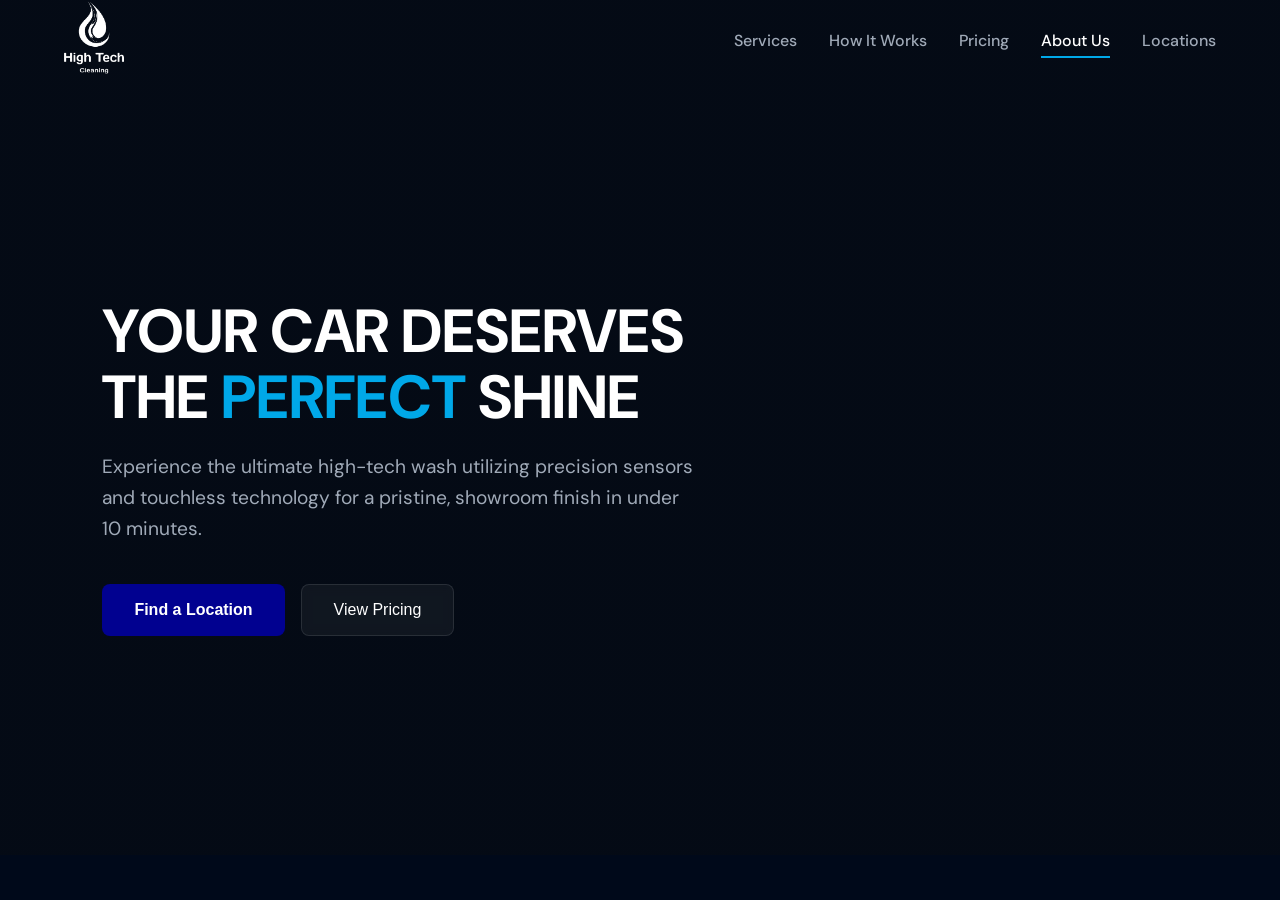
==== about.html @ 0ae9b3ca "feat:add about us section" ====
<!DOCTYPE html>
<html lang="en">
<head>
    <meta charset="UTF-8">
    <meta name="viewport" content="width=device-width, initial-scale=1.0">
    <link rel="preconnect" href="https://fonts.googleapis.com">
    <link rel="preconnect" href="https://fonts.gstatic.com" crossorigin>
    <link href="https://fonts.googleapis.com/css2?family=DM+Sans:ital,opsz,wght@0,9..40,100..1000;1,9..40,100..1000&display=swap" rel="stylesheet">
    <link href="assets/css/about.css" rel="stylesheet">
    <link href="assets/images/Gemini_Generated_Image_s2hjprs2hjprs2hj-removebg-preview.png" rel="icon">    
    <title>High Tech Cleaning</title>
</head>
<body>
    <div class="hero-container">

        <nav class="navbar">
            <div class="logo"><img src="assets/images/logo.png" width="60px"></div>
            <ul class="nav-links">
                <li><a href="index.html">Services</a></li>
                <li><a href="#">How It Works</a></li>
                <li><a href="#">Pricing</a></li>
                <li><a href="about.html" class="active">About Us</a></li>                
                <li><a href="#">Locations</a></li>
            </ul>
           
        </nav>

        <main class="hero-content">
            <div class="text-section">
                <h1 class="hero-title">Your car deserves the <span class="highlight">perfect</span> shine</h1>
                <p>Experience the ultimate high-tech wash utilizing precision sensors and touchless technology for a pristine, showroom finish in under 10 minutes.</p>
                
                <div class="cta-group">
                    <button class="btn-primary">Find a Location </button>
                    <button class="btn-secondary">View Pricing </button>
                </div>
            </div>
        </main>
    </div>
</body>
</html>
---- assets/css/about.css ----
:root {
    --bg-dark: #00091a;
    --accent-blue: #00a8e8;
    --text-gray: #a0aab8;
    --card-bg: rgba(16, 24, 39, 0.8);
}

* {
    margin: 0;
    padding: 0;
    box-sizing: border-box;
}

body {
    font-family: "DM Sans";
    background-color: var(--bg-dark);
    color: white;
    overflow-x: hidden;
}

.hero-container {
    height: 95vh;
    width: 100%;
    background: linear-gradient(rgba(6, 11, 19, 0.7), rgba(6, 11, 19, 0.7)), 
                url('https://static.vecteezy.com/system/resources/previews/060/508/470/large_2x/a-car-being-washed-in-an-automated-car-wash-with-soap-and-water-spraying-everywhere-photo.jpeg') center/cover no-repeat;
    display: flex;
    flex-direction: column;
}

.navbar {
    display: flex;
    background-color: transparent;
    justify-content: space-between;
    align-items: center;
    padding: 2rem 5%;
    max-height: 80px;
}

.logo {
    font-weight: 700;
    letter-spacing: 2px;
    color: var(--accent-blue);
    font-size: 1.2rem;
}

.nav-links {
    display: flex;
    list-style: none;
    gap: 2rem;
}

.nav-links a {
    text-decoration: none;
    color: var(--text-gray);
    font-size: 1.0rem;
    font-weight: 500;
    transition: 0.3s;
}

.nav-links a.active, .nav-links a:hover {
    color: white;
    border-bottom: 2px solid var(--accent-blue);
    padding-bottom: 5px;
}

.btn-join {
    background: var(--accent-blue);
    border: none;
    padding: 0.6rem 1.5rem;
    border-radius: 20px;
    color: white;
    font-weight: 600;
    cursor: pointer;
}

.hero-content {
    flex: 1;
    display: flex;
    flex-direction: column;
    justify-content: center;
    padding: 0 8%;
    position: relative;
}

.text-section {
    max-width: 600px;
}

.hero-title{
    font-size: 3.8rem;
    line-height: 1.1;
    margin-bottom: 20px;
    text-transform: uppercase;
}

.header-title{
    font-size: 2.8rem;
    width: 500px;
    line-height: 1.2;
    text-transform: uppercase;
    color: #ffffff;
}

.highlight {
    color: var(--accent-blue);
}

p {
    color: var(--text-gray);
    line-height: 1.6;
    font-size: 1.2rem;
    margin-bottom: 2.5rem;
}

.cta-group {
    display: flex;
    gap: 1rem;
}

.btn-primary {
    background: rgb(1, 1, 144);
    color: white;
    border: none;
    padding: 1rem 2rem;
    border-radius: 8px;
    font-size: 1.0rem;
    font-weight: 700;
    cursor: pointer;
    display: flex;
    align-items: center;
    gap: 10px;
}

.btn-secondary {
    background: rgba(255,255,255,0.05);
    color: white;
    border: 1px solid rgba(255,255,255,0.1);
    padding: 1rem 2rem;
    border-radius: 8px;
    font-size: 1.0rem;
    cursor: pointer;
    backdrop-filter: blur(5px);
}

.stats-container {
    position: absolute;
    bottom: 50px;
    right: 8%;
    display: flex;
    gap: 20px;
}

.stat-card {
    background: var(--card-bg);
    padding: 20px;
    border-radius: 12px;
    width: 200px;
    display: flex;
    gap: 15px;
    border: 1px solid rgba(255,255,255,0.1);
    backdrop-filter: blur(10px);
}

.stat-info {
    display: flex;
    flex-direction: column;
}

.label { font-size: 0.75rem; font-weight: 600; margin-bottom: 4px; }
.value { font-size: 1.4rem; font-weight: 700; }
.subtext { font-size: 0.7rem; color: var(--text-gray); }

.border-green { border-bottom: 2px solid #4ade80; }
.green-text { color: #4ade80; }
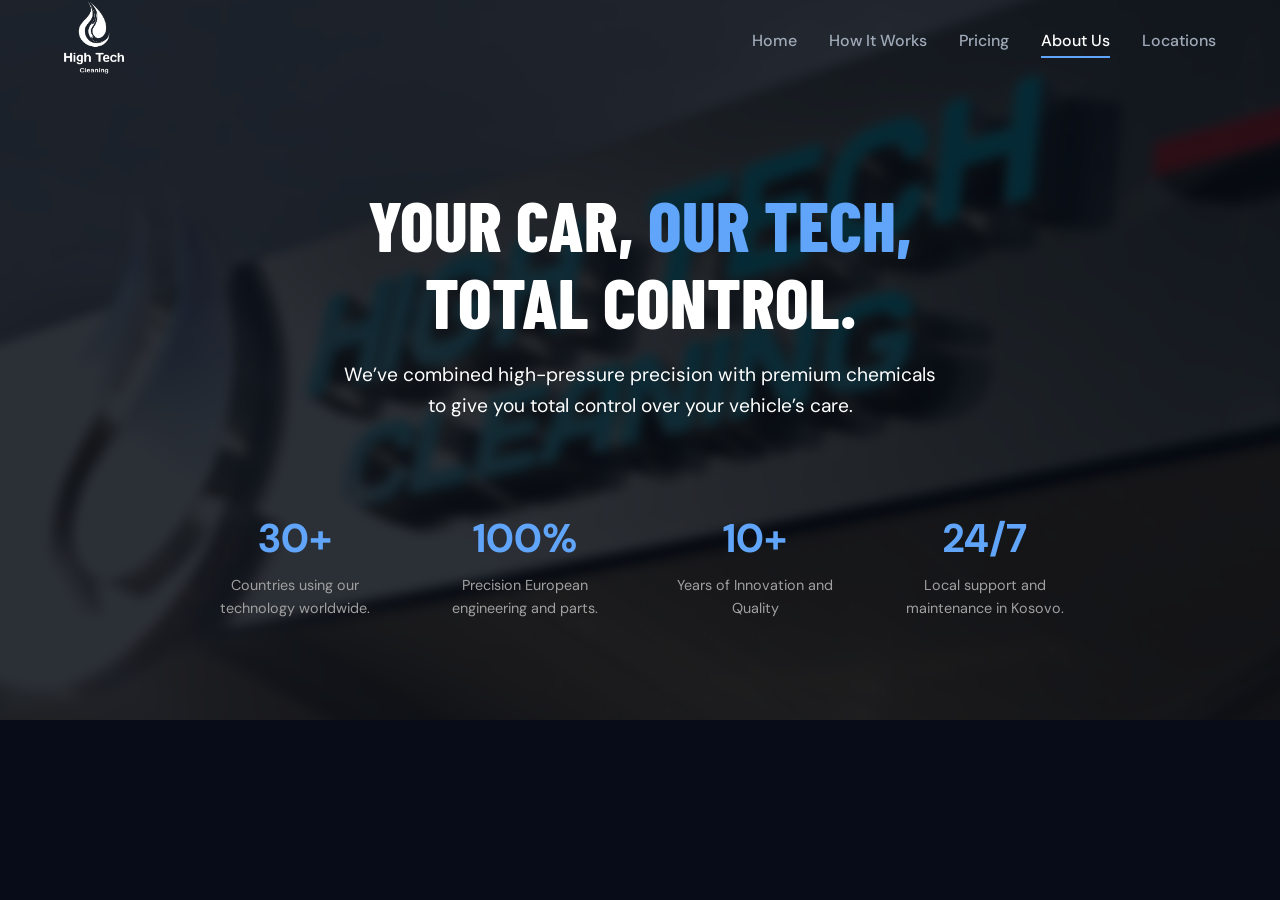
==== commit 9161031a: "style: Style Abouts Us Section Redesigned the About Us Section by changing the hero section image, t" ====
--- a/about.html
+++ b/about.html
@@ -6,6 +6,9 @@
     <link rel="preconnect" href="https://fonts.googleapis.com">
     <link rel="preconnect" href="https://fonts.gstatic.com" crossorigin>
     <link href="https://fonts.googleapis.com/css2?family=DM+Sans:ital,opsz,wght@0,9..40,100..1000;1,9..40,100..1000&display=swap" rel="stylesheet">
+     <link rel="preconnect" href="https://fonts.googleapis.com">
+    <link rel="preconnect" href="https://fonts.gstatic.com" crossorigin>
+    <link href="https://fonts.googleapis.com/css2?family=Barlow+Condensed:ital,wght@0,100;0,200;0,300;0,400;0,500;0,600;0,700;0,800;0,900;1,100;1,200;1,300;1,400;1,500;1,600;1,700;1,800;1,900&display=swap" rel="stylesheet">
     <link href="assets/css/about.css" rel="stylesheet">
     <link href="assets/images/Gemini_Generated_Image_s2hjprs2hjprs2hj-removebg-preview.png" rel="icon">    
     <title>High Tech Cleaning</title>
@@ -16,7 +19,7 @@
         <nav class="navbar">
             <div class="logo"><img src="assets/images/logo.png" width="60px"></div>
             <ul class="nav-links">
-                <li><a href="index.html">Services</a></li>
+                <li><a href="index.html">Home</a></li>
                 <li><a href="#">How It Works</a></li>
                 <li><a href="#">Pricing</a></li>
                 <li><a href="about.html" class="active">About Us</a></li>                
@@ -27,12 +30,25 @@
 
         <main class="hero-content">
             <div class="text-section">
-                <h1 class="hero-title">Your car deserves the <span class="highlight">perfect</span> shine</h1>
-                <p>Experience the ultimate high-tech wash utilizing precision sensors and touchless technology for a pristine, showroom finish in under 10 minutes.</p>
-                
-                <div class="cta-group">
-                    <button class="btn-primary">Find a Location </button>
-                    <button class="btn-secondary">View Pricing </button>
+                <h1 class="hero-title">Your Car,<span class="highlight"> Our Tech,</span> Total Control.</h1>
+                <p>We’ve combined high-pressure precision with premium chemicals to give you total control over your vehicle’s care.</p>
+            </div>  
+            <div class="stats-grid">
+                <div class="stat-card">
+                    <h3>30+</h3>
+                    <p>Countries using our technology worldwide.</p>
+                </div>
+                <div class="stat-card">
+                    <h3>100%</h3>
+                    <p>Precision European engineering and parts.</p>
+                </div>
+                <div class="stat-card">
+                    <h3>10+</h3>
+                    <p>Years of Innovation and Quality</p>
+                </div>
+                <div class="stat-card">
+                    <h3>24/7 </h3>
+                    <p>Local support and maintenance in Kosovo.</p>
                 </div>
             </div>
         </main>
--- a/assets/css/about.css
+++ b/assets/css/about.css
@@ -1,8 +1,12 @@
-
 :root {
-    --bg-dark: #00091a;
-    --accent-blue: #00a8e8;
+    --body-bg: #070C18;
+    --highlight:#60A5FA;
+    --button-bg:#2563EB;
+    --button-hover: #1E2D4A;
+    --text-gray : #ccced1;
     --text-gray: #a0aab8;
+    --header-font: "Barlow Condensed", sans-serif;
+    --body-font: "DM Sans";
     --card-bg: rgba(16, 24, 39, 0.8);
 }
 
@@ -14,18 +18,32 @@
 
 body {
     font-family: "DM Sans";
-    background-color: var(--bg-dark);
+    background-color: var(--body-bg);
     color: white;
     overflow-x: hidden;
 }
 
 .hero-container {
-    height: 95vh;
-    width: 100%;
-    background: linear-gradient(rgba(6, 11, 19, 0.7), rgba(6, 11, 19, 0.7)), 
-                url('https://static.vecteezy.com/system/resources/previews/060/508/470/large_2x/a-car-being-washed-in-an-automated-car-wash-with-soap-and-water-spraying-everywhere-photo.jpeg') center/cover no-repeat;
-    display: flex;
-    flex-direction: column;
+  height: 80vh;
+  width: 100%;
+  position: relative;
+  overflow: hidden;  
+  display: flex;
+  flex-direction: column;
+}
+
+.hero-container::before {
+  content: "";
+  position: absolute;
+  top: 0; 
+  left: 0;
+  width: 100%; 
+  height: 100%;
+  background: linear-gradient(rgba(6, 11, 19, 0.85), rgba(6, 11, 19, 0.85)),
+              url('../images/Screenshot 2026-05-08 121826.png') center/cover no-repeat;
+  filter: blur(5px);
+  transform: scale(1.1); 
+  z-index: -1; 
 }
 
 .navbar {
@@ -40,7 +58,7 @@
 .logo {
     font-weight: 700;
     letter-spacing: 2px;
-    color: var(--accent-blue);
+    color: var(--highlight);
     font-size: 1.2rem;
 }
 
@@ -60,25 +78,17 @@
 
 .nav-links a.active, .nav-links a:hover {
     color: white;
-    border-bottom: 2px solid var(--accent-blue);
+    border-bottom: 2px solid var(--highlight);
     padding-bottom: 5px;
-}
-
-.btn-join {
-    background: var(--accent-blue);
-    border: none;
-    padding: 0.6rem 1.5rem;
-    border-radius: 20px;
-    color: white;
-    font-weight: 600;
-    cursor: pointer;
 }
 
 .hero-content {
     flex: 1;
     display: flex;
     flex-direction: column;
-    justify-content: center;
+    justify-content: end;
+    align-items: center;
+    text-align: center;
     padding: 0 8%;
     position: relative;
 }
@@ -88,88 +98,73 @@
 }
 
 .hero-title{
-    font-size: 3.8rem;
+    font-size: 70px;
     line-height: 1.1;
     margin-bottom: 20px;
+    font-family: var(--header-font) ;
+    font-weight: 800;
     text-transform: uppercase;
 }
 
 .header-title{
-    font-size: 2.8rem;
+    font-size: 3.8rem;
     width: 500px;
     line-height: 1.2;
+    font-family: var(--header-font);
     text-transform: uppercase;
     color: #ffffff;
 }
 
 .highlight {
-    color: var(--accent-blue);
+    color: var(--highlight);
 }
 
 p {
-    color: var(--text-gray);
+    color: white;
     line-height: 1.6;
     font-size: 1.2rem;
     margin-bottom: 2.5rem;
 }
 
-.cta-group {
+.stats-grid {
+    width: 900px;
     display: flex;
-    gap: 1rem;
-}
-
-.btn-primary {
-    background: rgb(1, 1, 144);
-    color: white;
-    border: none;
-    padding: 1rem 2rem;
-    border-radius: 8px;
-    font-size: 1.0rem;
-    font-weight: 700;
-    cursor: pointer;
-    display: flex;
-    align-items: center;
-    gap: 10px;
-}
-
-.btn-secondary {
-    background: rgba(255,255,255,0.05);
-    color: white;
-    border: 1px solid rgba(255,255,255,0.1);
-    padding: 1rem 2rem;
-    border-radius: 8px;
-    font-size: 1.0rem;
-    cursor: pointer;
-    backdrop-filter: blur(5px);
-}
-
-.stats-container {
-    position: absolute;
-    bottom: 50px;
-    right: 8%;
-    display: flex;
+    justify-content: center;
+    align-items: flex-start;
     gap: 20px;
+    margin-top: 30px;
+    margin-bottom: 40px;
+    flex-wrap: wrap; 
 }
 
 .stat-card {
-    background: var(--card-bg);
-    padding: 20px;
-    border-radius: 12px;
-    width: 200px;
+    cursor:pointer;
     display: flex;
-    gap: 15px;
-    border: 1px solid rgba(255,255,255,0.1);
-    backdrop-filter: blur(10px);
+    justify-content: center;
+    align-items: center;
+    flex-direction: column;
+    flex: 1;
+    width: 300px;
+    text-align: center;
+    border-radius: 15px;
+    padding: 20px 20px;
+    transition: transform 0.3s ease;
 }
 
-.stat-info {
-    display: flex;
-    flex-direction: column;
+.stat-card:hover {
+  transform: translateY(-5px);
+  border-color: var(--highlight); 
 }
 
-.label { font-size: 0.75rem; font-weight: 600; margin-bottom: 4px; }
-.value { font-size: 1.4rem; font-weight: 700; }
-.subtext { font-size: 0.7rem; color: var(--text-gray); }
+.stat-card h3 {
+  font-size: 2.5rem;
+  color: var(--highlight);
+  margin-bottom: 10px;
+}
 
-.border-green { border-bottom: 2px solid #4ade80; }
-.green-text { color: #4ade80; }+.stat-card p {
+  color: #a0a0a0;
+  font-size: 0.9rem;
+}
+
+
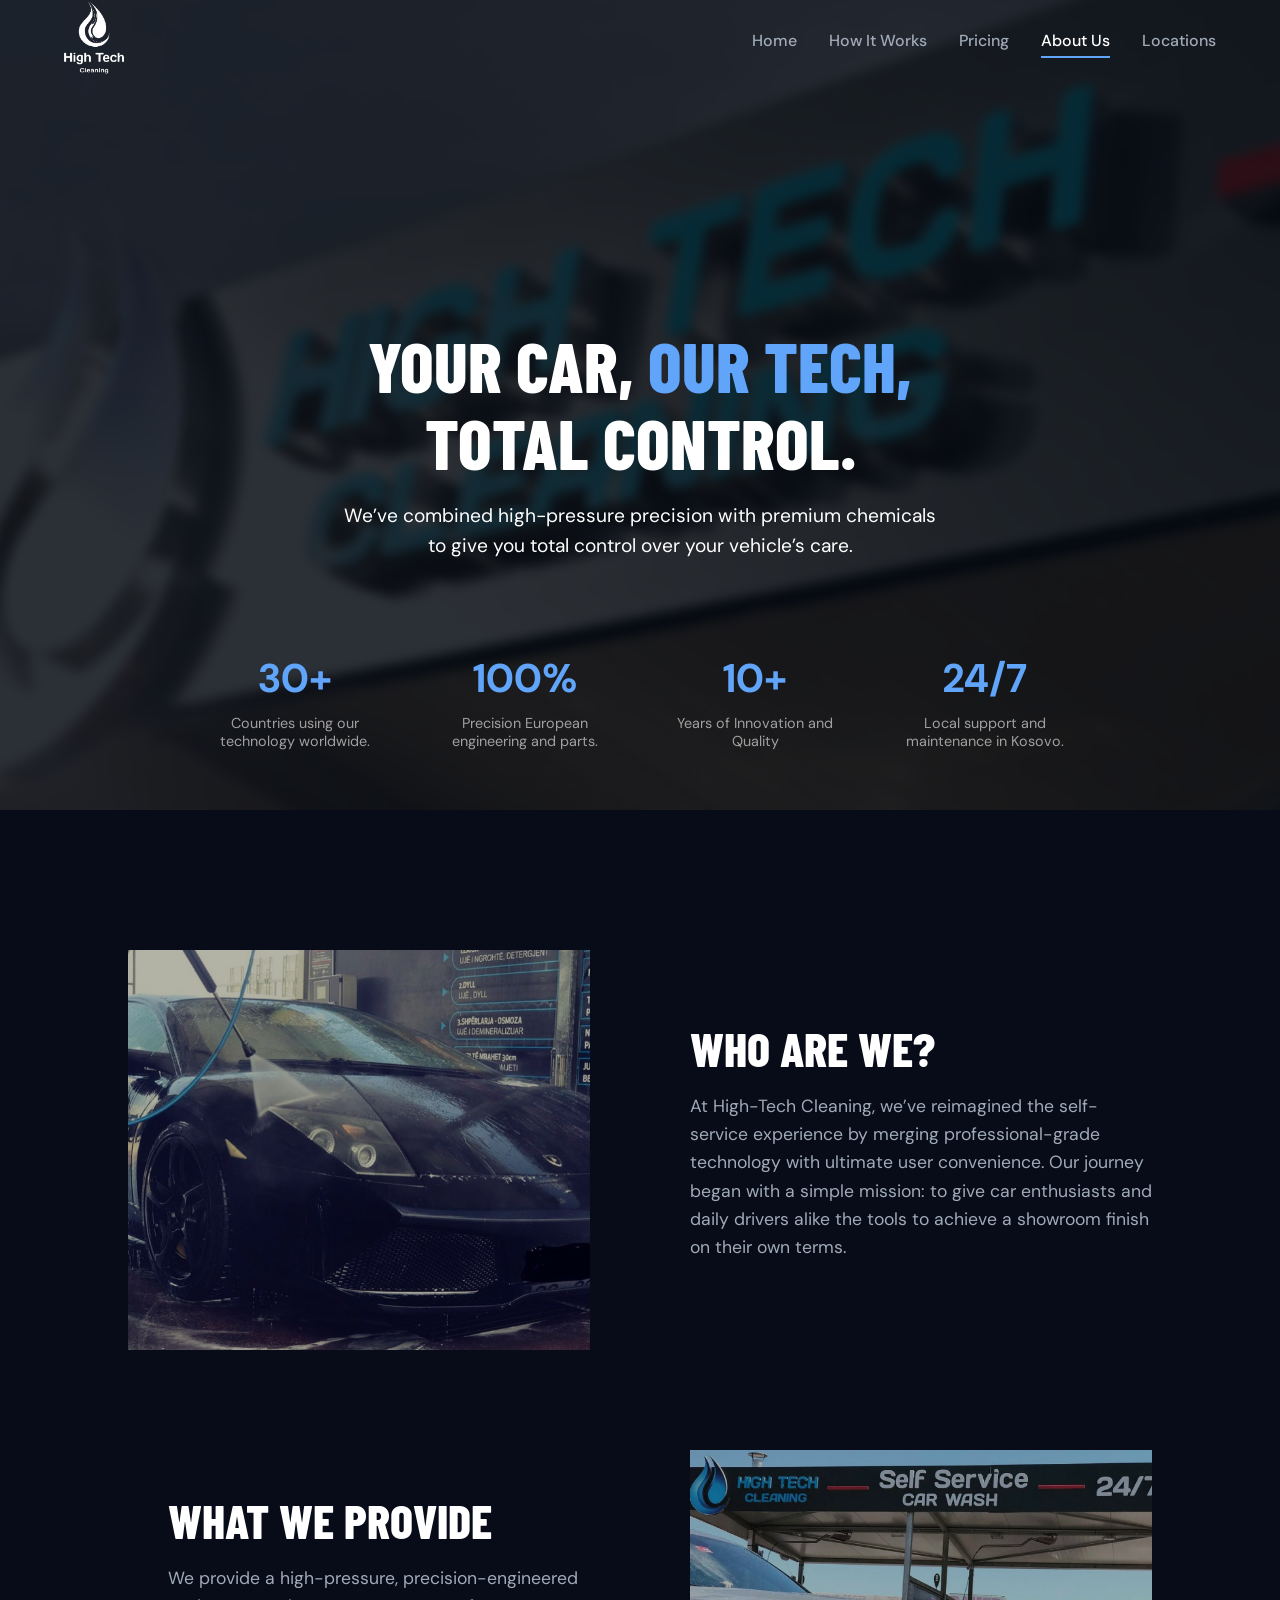
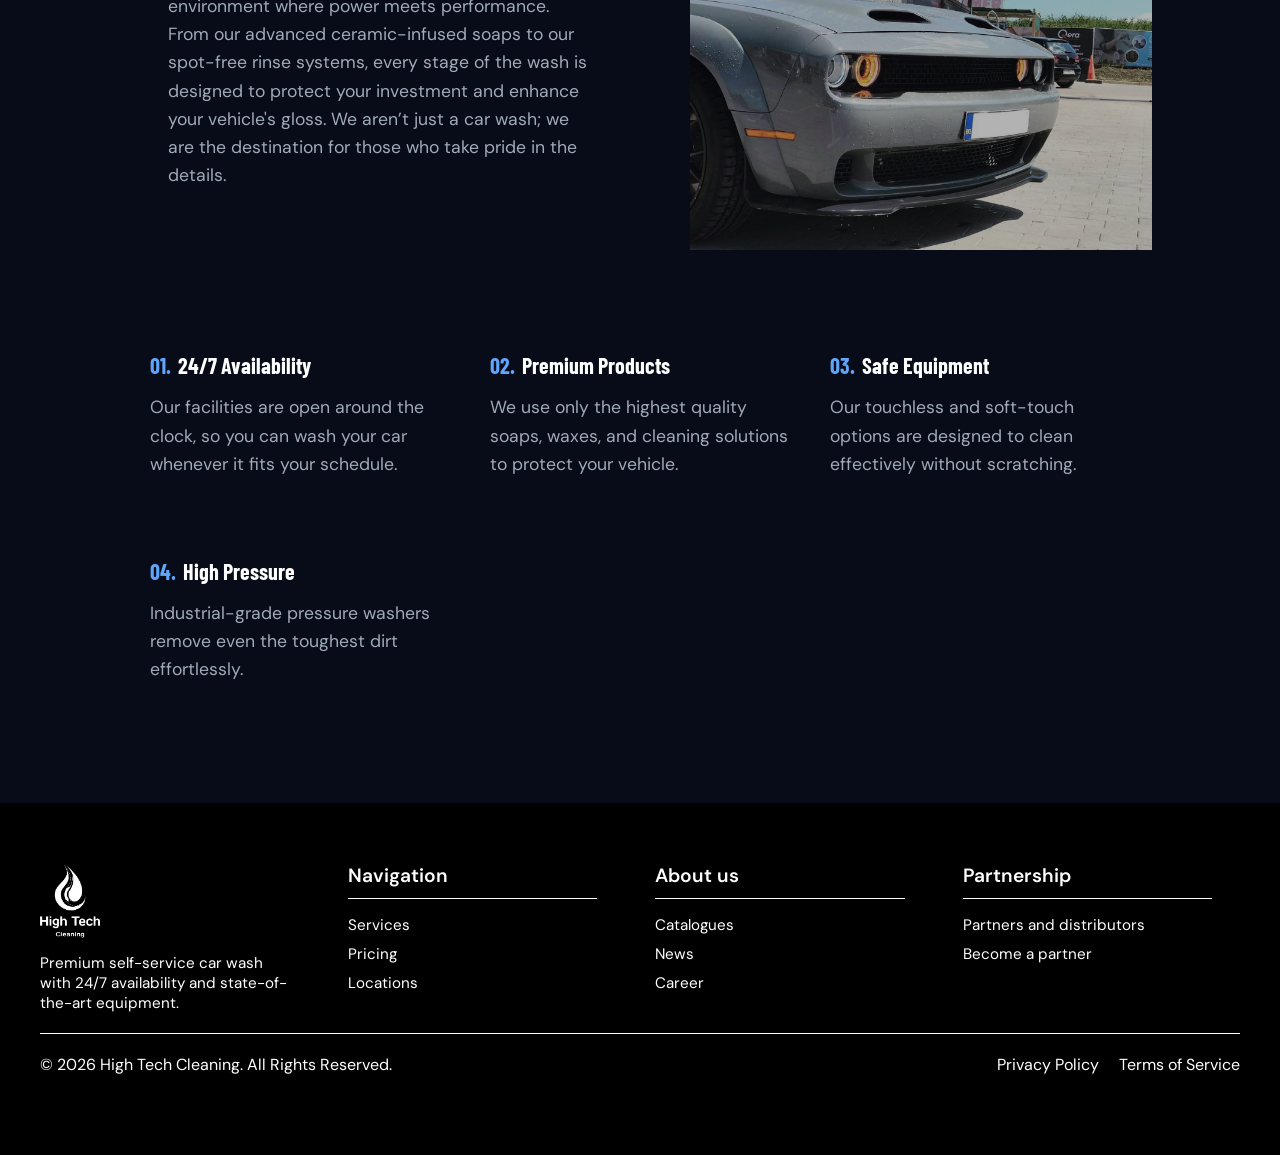
==== commit 3e292686: "feat: add info section to about us page Added info sections talking about the company and the servic" ====
--- a/about.html
+++ b/about.html
@@ -31,7 +31,7 @@
         <main class="hero-content">
             <div class="text-section">
                 <h1 class="hero-title">Your Car,<span class="highlight"> Our Tech,</span> Total Control.</h1>
-                <p>We’ve combined high-pressure precision with premium chemicals to give you total control over your vehicle’s care.</p>
+                <p class="hero-p">We’ve combined high-pressure precision with premium chemicals to give you total control over your vehicle’s care.</p>
             </div>  
             <div class="stats-grid">
                 <div class="stat-card">
@@ -53,5 +53,95 @@
             </div>
         </main>
     </div>
+    <section class="about-section">
+    <div class="info-container">
+        <div class="about-grid">
+            
+            <div class="image-wrapper">
+                <img src="assets/images/1.png" alt="Person washing a luxury car with foam">
+            </div>
+
+            <div class="text-content">
+                <h2 class="info-title">WHO ARE WE?</h2>
+                <p class="info-description">
+                At High-Tech Cleaning, we’ve reimagined the self-service experience by merging professional-grade technology with ultimate user convenience. Our journey began with a simple mission: to give car enthusiasts and daily drivers alike the tools to achieve a showroom finish on their own terms. 
+                </p>
+            </div>
+
+            <div class="text-content" style="margin-left: 40px;">
+                <h2 class="info-title">WHAT WE PROVIDE</h2>
+                <p class="info-description">
+                We provide a high-pressure, precision-engineered environment where power meets performance. From our advanced ceramic-infused soaps to our spot-free rinse systems, every stage of the wash is designed to protect your investment and enhance your vehicle's gloss. We aren’t just a car wash; we are the destination for those who take pride in the details.
+                </p>
+            </div>
+
+            <div class="image-wrapper">
+                <img src="assets/images/image.png" alt="Person washing a luxury car with foam">
+            </div>
+
+        </div>
+    </div>
+        <div class="bottom-row">
+            <div class="test">
+                <h3 class="step-title"><span>01.</span> 24/7 Availability</h3>
+                <p class="step-p">Our facilities are open around the clock, so you can wash your car whenever it fits your schedule.</p>
+            </div>
+            <div class="test">
+                <h3 class="step-title"><span>02.</span> Premium Products</h3>
+                <p class="step-p">We use only the highest quality soaps, waxes, and cleaning solutions to protect your vehicle.</p>
+            </div>
+            <div class="test">
+                <h3 class="step-title"><span>03.</span> Safe Equipment</h3>
+                <p class="step-p">Our touchless and soft-touch options are designed to clean effectively without scratching.</p>
+            </div>
+            <div class="test">
+                <h3 class="step-title"><span>04.</span> High Pressure</h3>
+                <p class="step-p">Industrial-grade pressure washers remove even the toughest dirt effortlessly.</p>
+            </div>
+        </div>
+</section>
+<footer class="site-footer">
+  <div class="footer-container">
+
+    <div class="footer-column">
+      <img src="assets/images/logo.png">
+      <p>Premium self-service car wash with 24/7 availability and state-of-the-art equipment.</p>
+      
+    </div>
+
+    <div class="footer-column">
+      <h3>Navigation</h3>
+      <ul>
+        <li><a href="#">Services</a></li>
+        <li><a href="#">Pricing</a></li>
+        <li><a href="#">Locations</a></li>
+      </ul>
+    </div>
+
+    <div class="footer-column">
+      <h3>About us</h3>
+      <ul>
+        <li><a href="#">Catalogues</a></li>
+        <li><a href="#">News</a></li>
+        <li><a href="#">Career</a></li>
+      </ul>
+    </div>
+
+    <div class="footer-column">
+      <h3>Partnership</h3>
+      <ul>
+        <li><a href="#">Partners and distributors</a></li>
+        <li><a href="#">Become a partner</a></li>
+      </ul>
+    </div>
+  </div>
+   <div class="copy">
+        <h4 class="copy-text" style="font-weight: 400; font-size: 16px">&copy 2026 High Tech Cleaning. All Rights Reserved.</h4>
+        <div style="display: flex; gap: 20px;" class="policy">
+            <a>Privacy Policy</a>
+            <a>Terms of Service</a>
+        </div>
+    </div>
+</footer>       
 </body>
 </html>
--- a/assets/css/about.css
+++ b/assets/css/about.css
@@ -24,26 +24,26 @@
 }
 
 .hero-container {
-  height: 80vh;
-  width: 100%;
-  position: relative;
-  overflow: hidden;  
-  display: flex;
-  flex-direction: column;
+    height: 90vh;
+    width: 100%;
+    position: relative;
+    overflow: hidden;  
+    display: flex;
+    flex-direction: column;
 }
 
 .hero-container::before {
-  content: "";
-  position: absolute;
-  top: 0; 
-  left: 0;
-  width: 100%; 
-  height: 100%;
-  background: linear-gradient(rgba(6, 11, 19, 0.85), rgba(6, 11, 19, 0.85)),
-              url('../images/Screenshot 2026-05-08 121826.png') center/cover no-repeat;
-  filter: blur(5px);
-  transform: scale(1.1); 
-  z-index: -1; 
+    content: "";
+    position: absolute;
+    top: 0; 
+    left: 0;
+    width: 100%; 
+    height: 100%;
+    background: linear-gradient(rgba(6, 11, 19, 0.85), rgba(6, 11, 19, 0.85)),
+                url('../images/Screenshot 2026-05-08 121826.png') center/cover no-repeat;
+    filter: blur(5px);
+    transform: scale(1.1); 
+    z-index: -1; 
 }
 
 .navbar {
@@ -119,7 +119,7 @@
     color: var(--highlight);
 }
 
-p {
+.hero-p {
     color: white;
     line-height: 1.6;
     font-size: 1.2rem;
@@ -152,19 +152,162 @@
 }
 
 .stat-card:hover {
-  transform: translateY(-5px);
-  border-color: var(--highlight); 
+    transform: translateY(-5px);
+    border-color: var(--highlight); 
 }
 
 .stat-card h3 {
-  font-size: 2.5rem;
-  color: var(--highlight);
-  margin-bottom: 10px;
+    font-size: 2.5rem;
+    color: var(--highlight);
+    margin-bottom: 10px;
 }
 
 .stat-card p {
-  color: #a0a0a0;
-  font-size: 0.9rem;
-}
-
-
+    color: #a0a0a0;
+    font-size: 0.9rem;
+}
+.about-section {
+    padding: 80px 10%;
+}
+
+.info-container {
+    max-width: 1300px;
+    margin: 60px auto;
+}
+
+.about-grid {
+    display: grid;
+    grid-template-columns: 1fr 1fr; 
+    gap: 100px;
+    align-items: center;
+    margin-bottom: 10%;
+}
+
+.image-wrapper img {
+    height: 400px;
+    width: 100%;
+    display: block;
+    object-fit: cover;
+    filter: brightness(70%);
+}
+
+.text-content { 
+    max-width: 500px;
+}
+
+.info-title {
+    font-size: 3.0rem;
+    font-weight: 800;
+    text-transform: uppercase;
+    margin-bottom: 15px;
+    letter-spacing: 1.1;
+    color: white;
+    font-family: var(--header-font);
+}
+
+.info-description {
+    font-size: 1.1rem;
+    line-height: 1.6;
+    color: var(--text-gray);
+    margin-bottom: 20px;
+}
+
+.bottom-row {
+    display: grid;
+    grid-template-columns: repeat(auto-fit, minmax(150px, 300px));
+    gap: 40px;
+    justify-content: center;
+}
+
+.step-title {
+    font-family: var(--header-font);
+    font-size: 22px;
+    margin-bottom: 15px;
+}
+
+.step-title span {
+    font-family: var(--header-font);
+    font-size: 22px;
+    padding-right: 3px;
+    color: var(--highlight);
+}
+
+.step-p {
+    color: var(--text-gray);
+    line-height: 1.6;
+    font-size: 1.1rem;
+    margin-bottom: 2.5rem;
+}
+
+.site-footer {
+    background-color: #000000; 
+    padding: 60px 20px;
+    font-family: "DM Sans";
+    color: #ffffff;
+}
+
+.footer-container {
+    max-width: 1200px;
+    margin: 0 auto;
+    display: flex;
+    flex-wrap: wrap;
+    justify-content: space-between;
+    gap: 30px;
+    border-bottom: 1px solid white;
+}
+
+.footer-column {
+    flex: 1;
+    min-width: 180px; 
+}
+
+.footer-column h3 {
+    font-size: 1.2rem;
+    font-weight: 600;
+    margin-bottom: 15px;
+    padding-bottom: 10px;
+    border-bottom: 1px solid #ffffff; 
+    max-width: 90%;
+}
+
+.footer-column img{
+    width: 60px;
+}
+.footer-column p {
+    margin-top: 10px;
+    margin-bottom: 20px;
+    font-size: 0.95rem;
+    width: 250px;
+    color: white;
+}
+
+.footer-column ul {
+    list-style: none;
+    padding: 0;
+    margin: 0;
+}
+
+.footer-column ul li {
+    margin-bottom: 8px;
+}
+
+.footer-column ul li a {
+    text-decoration: none;
+    color: #ffffff;
+    font-size: 0.95rem;
+    display: inline-block;
+    transition: all 0.2s ease;
+}
+
+.footer-column ul li a:hover {
+    color: #cbcbcb; 
+    transform: translateX(8px);
+}
+
+.copy{
+    max-width: 1200px;
+    margin: 20px auto;
+    display: flex;
+    justify-content: space-between;
+}
+
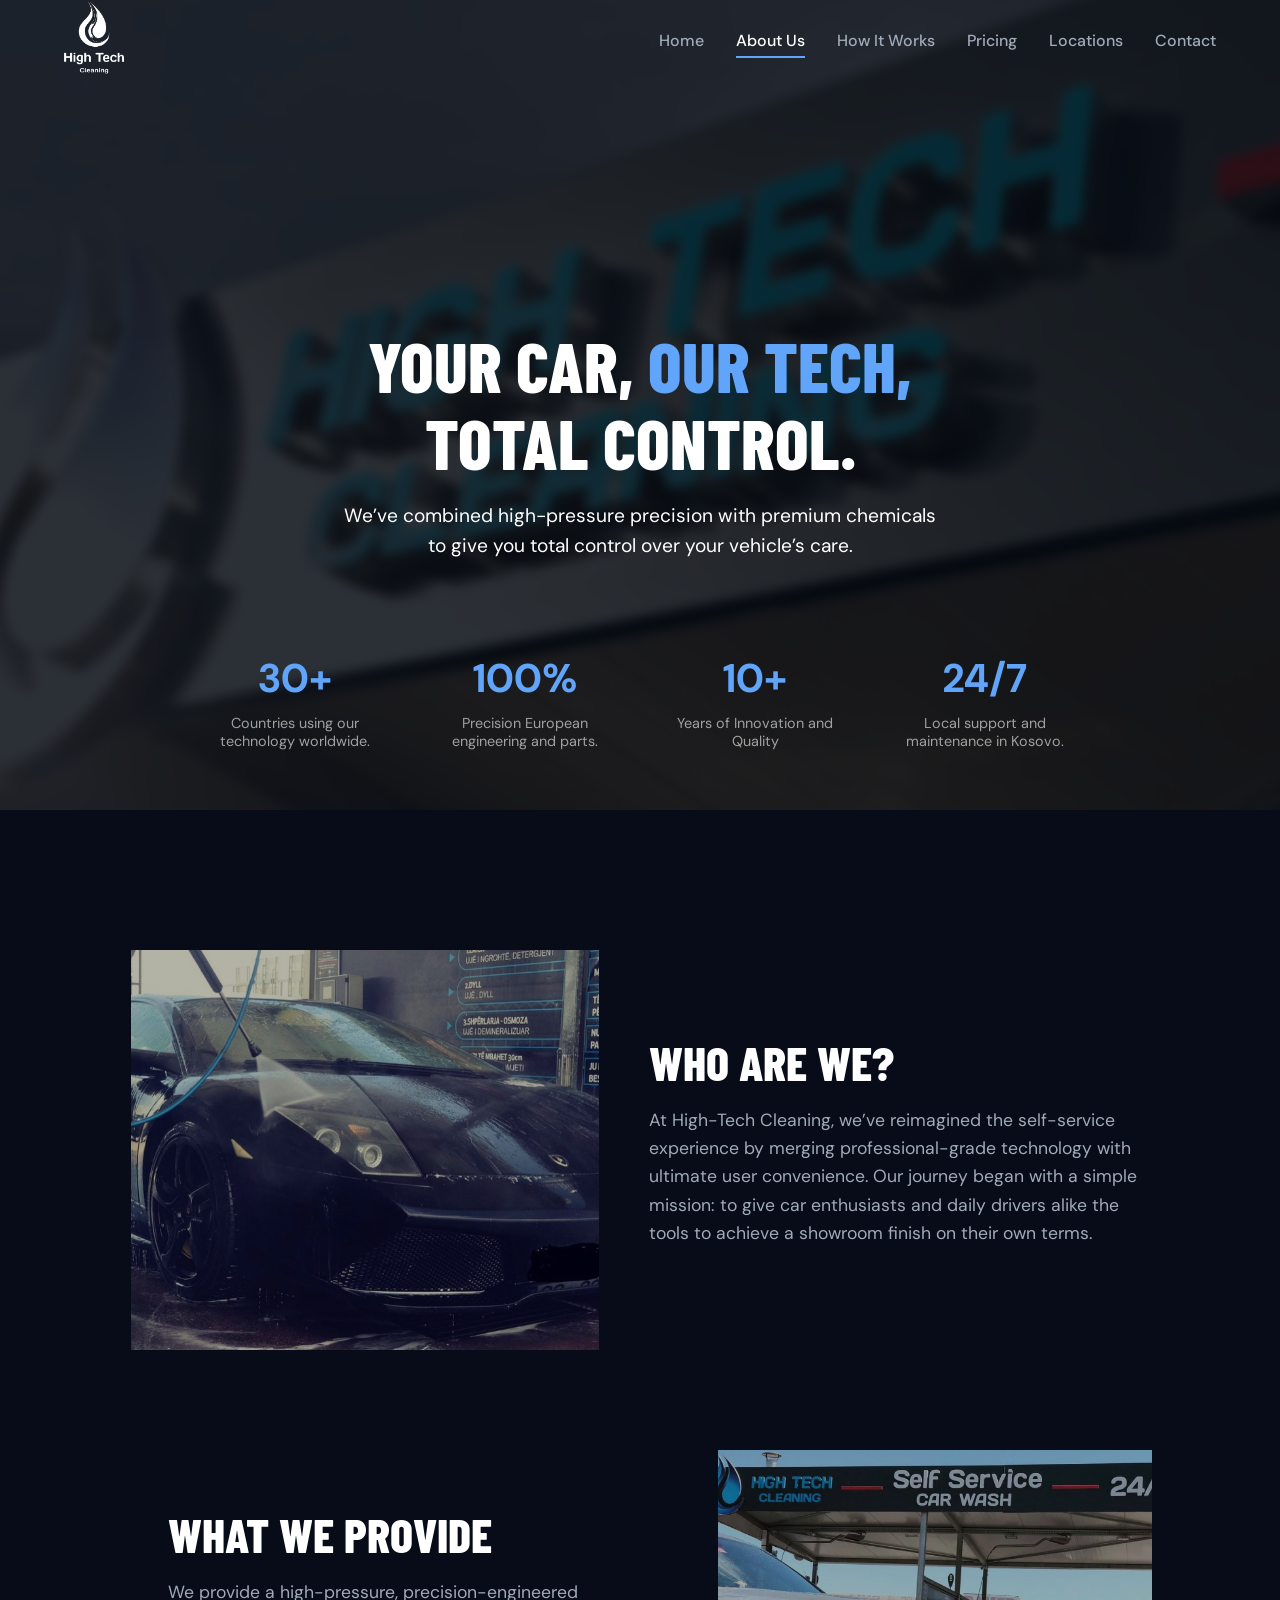
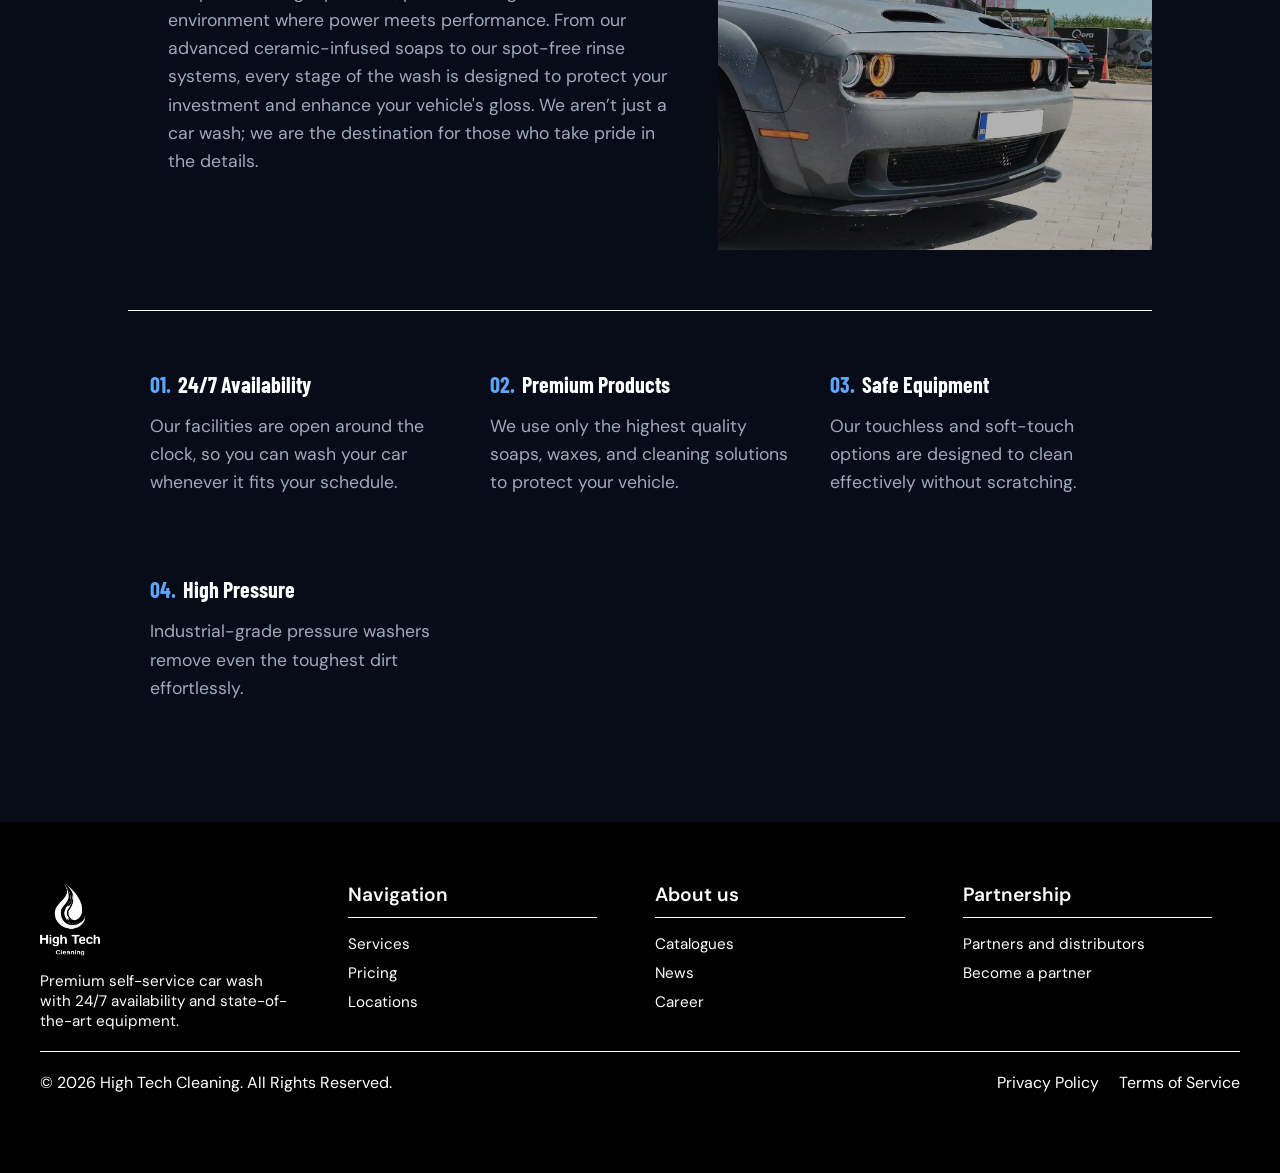
==== commit 55d0250b: "feat: add Contact Section Created The Contact Page for the website which includes the phone number, " ====
--- a/about.html
+++ b/about.html
@@ -20,10 +20,11 @@
             <div class="logo"><img src="assets/images/logo.png" width="60px"></div>
             <ul class="nav-links">
                 <li><a href="index.html">Home</a></li>
-                <li><a href="#">How It Works</a></li>
+                <li><a href="about.html" class="active">About Us</a></li>                
+                <li><a href="index.html#how-it-works">How It Works</a></li>
                 <li><a href="#">Pricing</a></li>
-                <li><a href="about.html" class="active">About Us</a></li>                
                 <li><a href="#">Locations</a></li>
+                <li><a href="contact.html">Contact</a></li>  
             </ul>
            
         </nav>
@@ -57,28 +58,31 @@
     <div class="info-container">
         <div class="about-grid">
             
-            <div class="image-wrapper">
-                <img src="assets/images/1.png" alt="Person washing a luxury car with foam">
-            </div>
+           <div class="about-item" style="padding-bottom: 40px;">
+                <div class="image-wrapper">
+                    <img src="assets/images/1.png" alt="Person washing a luxury car with foam">
+                </div>
 
-            <div class="text-content">
-                <h2 class="info-title">WHO ARE WE?</h2>
-                <p class="info-description">
-                At High-Tech Cleaning, we’ve reimagined the self-service experience by merging professional-grade technology with ultimate user convenience. Our journey began with a simple mission: to give car enthusiasts and daily drivers alike the tools to achieve a showroom finish on their own terms. 
-                </p>
-            </div>
+                <div class="text-content">
+                    <h2 class="info-title">WHO ARE WE?</h2>
+                    <p class="info-description">
+                    At High-Tech Cleaning, we’ve reimagined the self-service experience by merging professional-grade technology with ultimate user convenience. Our journey began with a simple mission: to give car enthusiasts and daily drivers alike the tools to achieve a showroom finish on their own terms. 
+                    </p>
+                </div>
+           </div>
 
-            <div class="text-content" style="margin-left: 40px;">
-                <h2 class="info-title">WHAT WE PROVIDE</h2>
-                <p class="info-description">
-                We provide a high-pressure, precision-engineered environment where power meets performance. From our advanced ceramic-infused soaps to our spot-free rinse systems, every stage of the wash is designed to protect your investment and enhance your vehicle's gloss. We aren’t just a car wash; we are the destination for those who take pride in the details.
-                </p>
-            </div>
+           <div class="about-item">
+                <div class="text-content" style="margin-left: 40px;">
+                    <h2 class="info-title">WHAT WE PROVIDE</h2>
+                    <p class="info-description">
+                    We provide a high-pressure, precision-engineered environment where power meets performance. From our advanced ceramic-infused soaps to our spot-free rinse systems, every stage of the wash is designed to protect your investment and enhance your vehicle's gloss. We aren’t just a car wash; we are the destination for those who take pride in the details.
+                    </p>
+                </div>
 
-            <div class="image-wrapper">
-                <img src="assets/images/image.png" alt="Person washing a luxury car with foam">
-            </div>
-
+                <div class="image-wrapper">
+                    <img src="assets/images/image.png" alt="Person washing a luxury car with foam">
+                </div>
+           </div>
         </div>
     </div>
         <div class="bottom-row">
--- a/assets/css/about.css
+++ b/assets/css/about.css
@@ -171,16 +171,22 @@
 }
 
 .info-container {
-    max-width: 1300px;
     margin: 60px auto;
 }
 
 .about-grid {
-    display: grid;
-    grid-template-columns: 1fr 1fr; 
-    gap: 100px;
-    align-items: center;
-    margin-bottom: 10%;
+    display: flex;
+    flex-direction: column;
+    align-items: center;
+    gap: 60px;
+    padding-bottom: 60px;
+    border-bottom: 1px solid white ;
+}
+
+.about-item{
+    display: flex;
+    align-items: center;
+    gap: 50px;
 }
 
 .image-wrapper img {
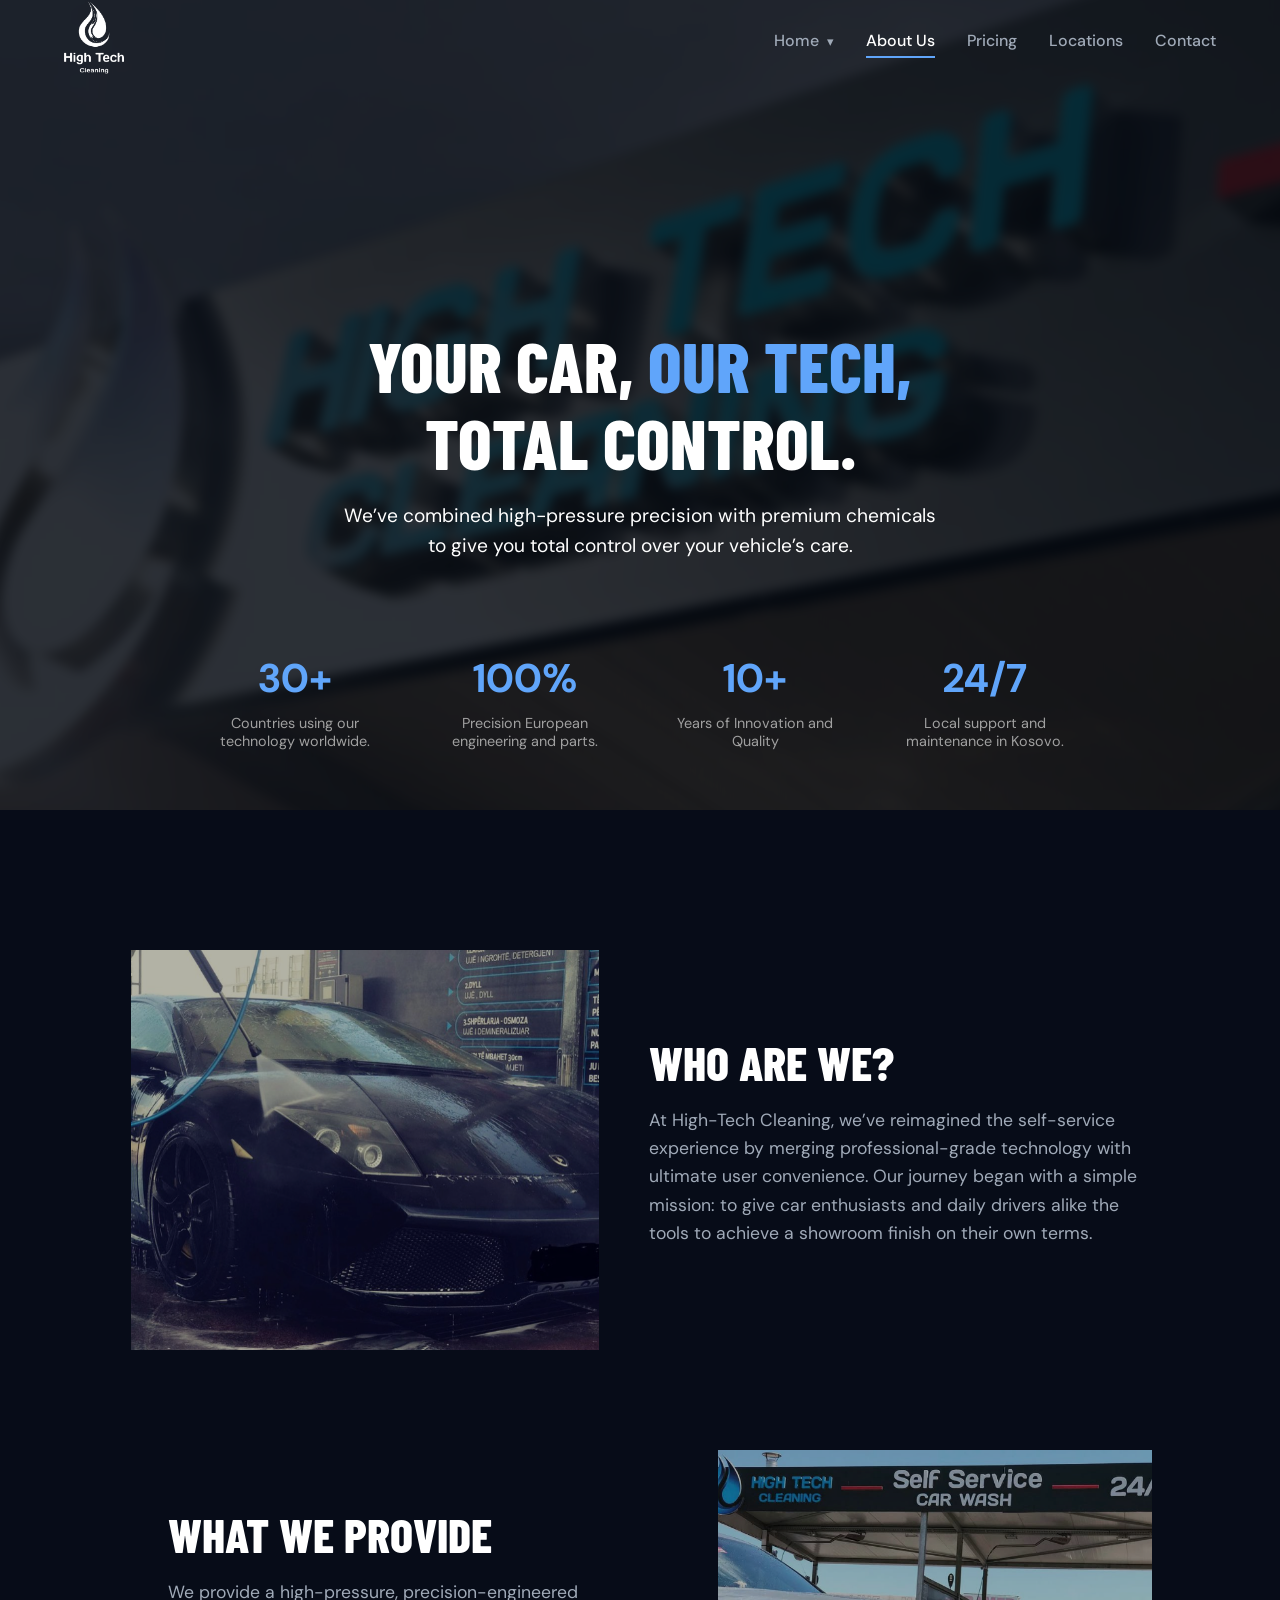
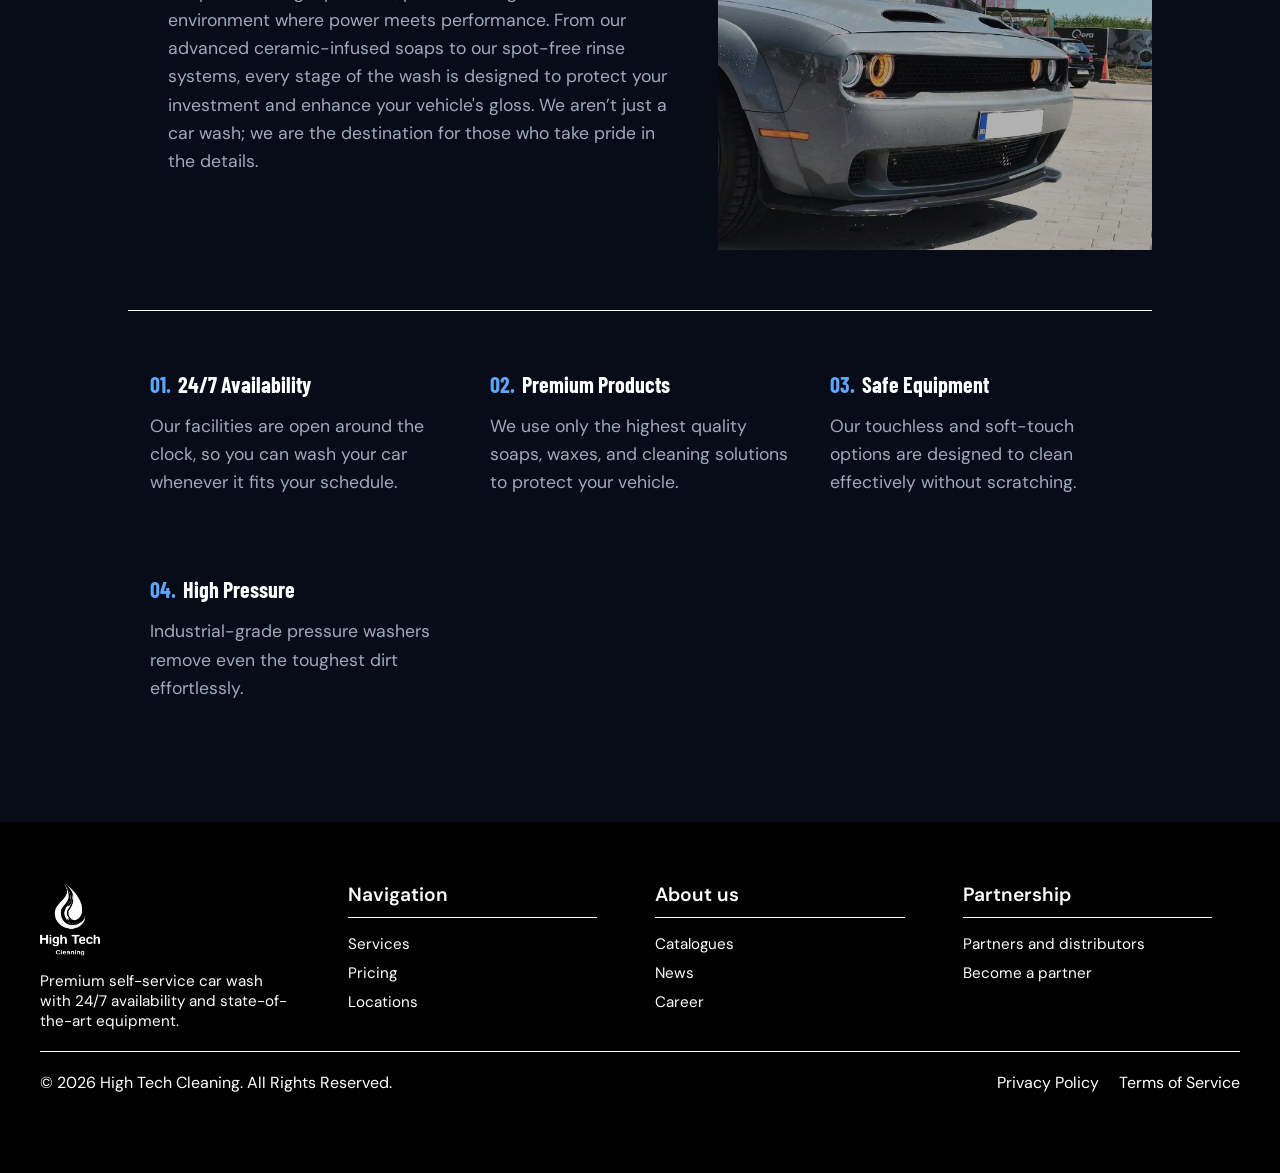
==== commit 9d0bb5f4: "feat: add navbar to the about us and contact pages Added the navbar dropdown changes to the about us" ====
--- a/about.html
+++ b/about.html
@@ -19,14 +19,21 @@
         <nav class="navbar">
             <div class="logo"><img src="assets/images/logo.png" width="60px"></div>
             <ul class="nav-links">
-                <li><a href="index.html">Home</a></li>
+                <li class="dropdown">
+                    <a href="index.html">Home <span class="arrow">&#9662;</span></a>
+                    <ul class="dropdown-menu">
+                        <li><a href="index.html#how-it-works">How it Works</a></li>
+                        <li><a href="index.html#services">Our Services</a></li>
+                        <li><a href="index.html#card2">Technology</a></li>
+                        <li><a href="index.html#card3">Accessories</a></li>
+                        <li><a href="index.html#card4">Washing Agents</a></li>
+                    </ul>
+                </li>
                 <li><a href="about.html" class="active">About Us</a></li>                
-                <li><a href="index.html#how-it-works">How It Works</a></li>
                 <li><a href="#">Pricing</a></li>
                 <li><a href="#">Locations</a></li>
-                <li><a href="contact.html">Contact</a></li>  
+                <li><a href="contact.html">Contact</a></li>                
             </ul>
-           
         </nav>
 
         <main class="hero-content">
--- a/assets/css/about.css
+++ b/assets/css/about.css
@@ -82,6 +82,48 @@
     padding-bottom: 5px;
 }
 
+.dropdown {
+    position: relative;
+}
+
+.arrow {
+    font-size: 0.8rem;
+    margin-left: 4px;
+    vertical-align: middle;
+}
+
+.dropdown-menu {
+    display: none;           
+    position: absolute;
+    top: 100%;                 
+    left: 50%;
+    transform: translateX(-50%); 
+    background-color: transparent; 
+    min-width: 160px;
+    list-style: none;
+    padding: 20px 10px;
+    z-index: 100;   
+}
+
+.dropdown:hover .dropdown-menu {
+    display: block;
+}
+
+.dropdown-menu li a {
+    color: var(--text-gray);
+    text-align: center;
+    padding: 6px 10px;
+    display: block;
+    font-size: 0.95rem;
+    transition: 0.3s
+}
+
+.dropdown-menu li a:hover {
+    color: white;
+    border-bottom: 2px solid --highlight;       
+    padding-bottom: 10px;      
+}
+
 .hero-content {
     flex: 1;
     display: flex;
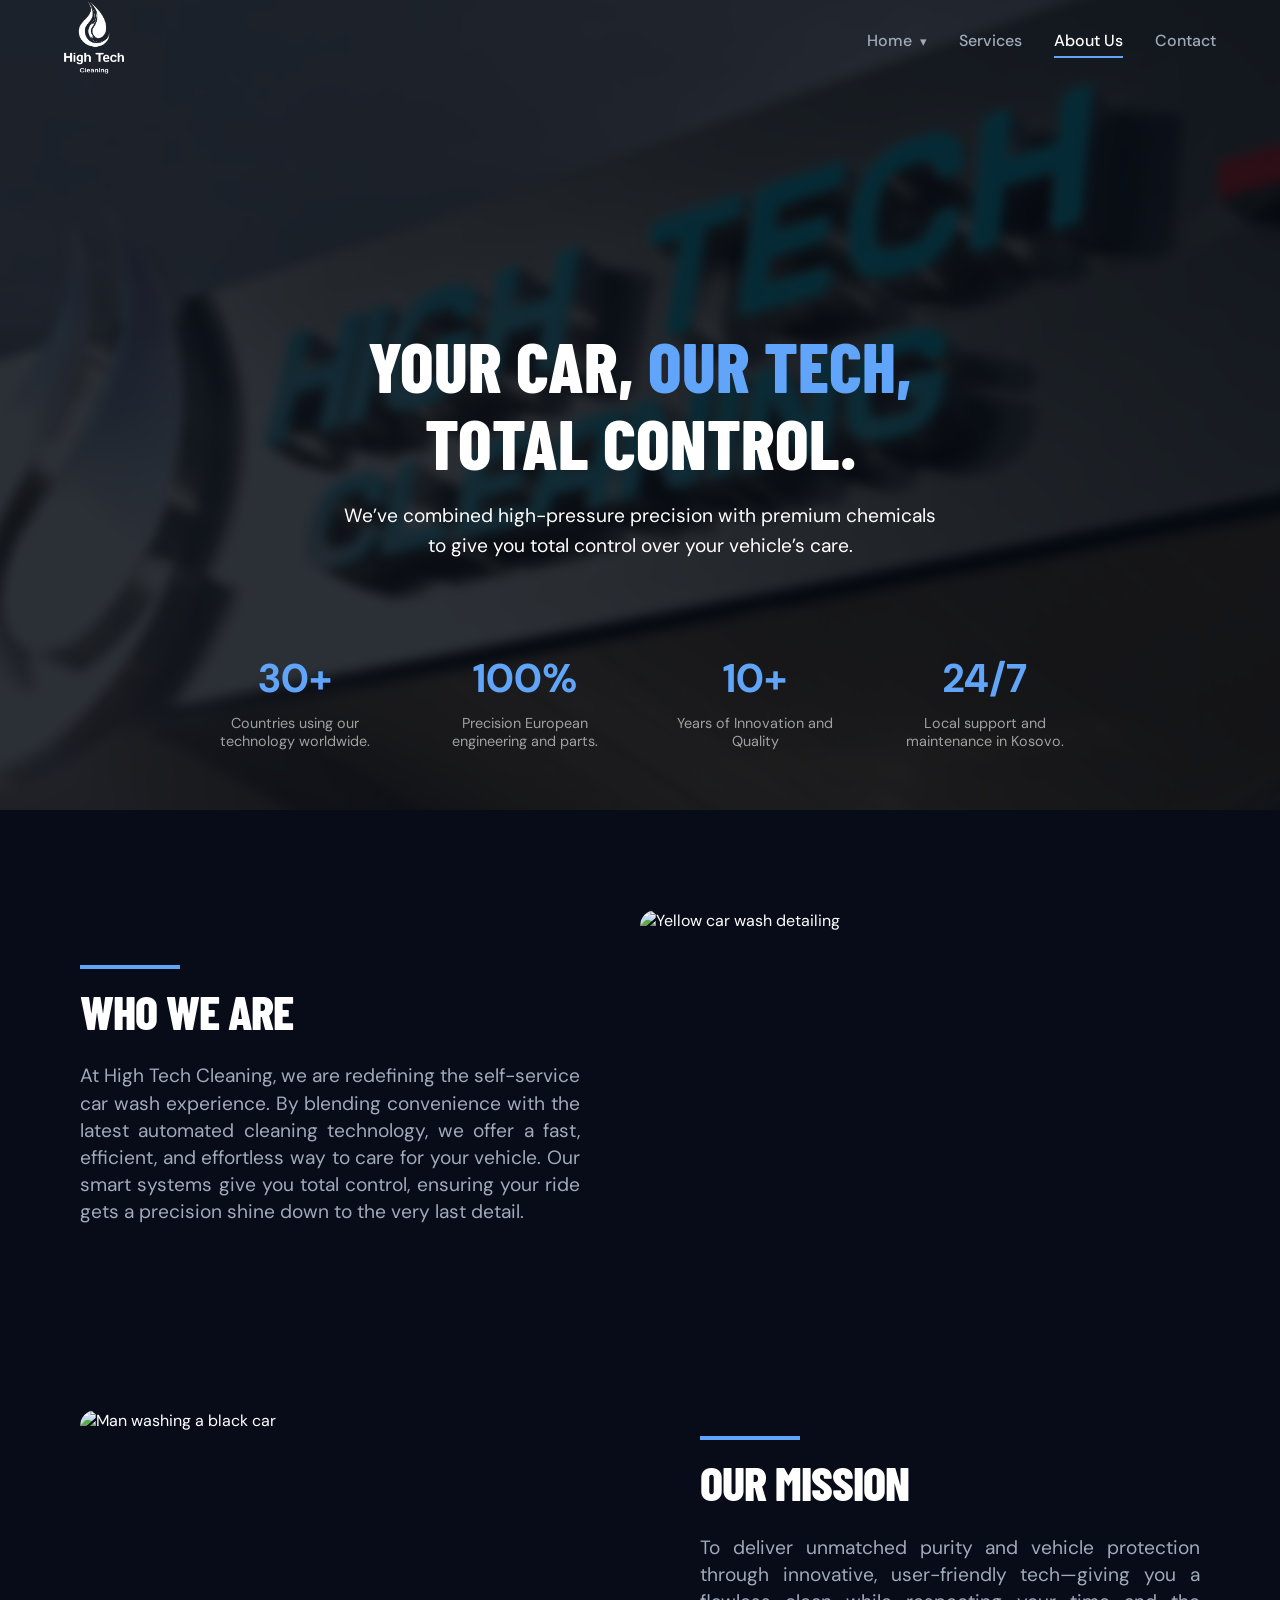
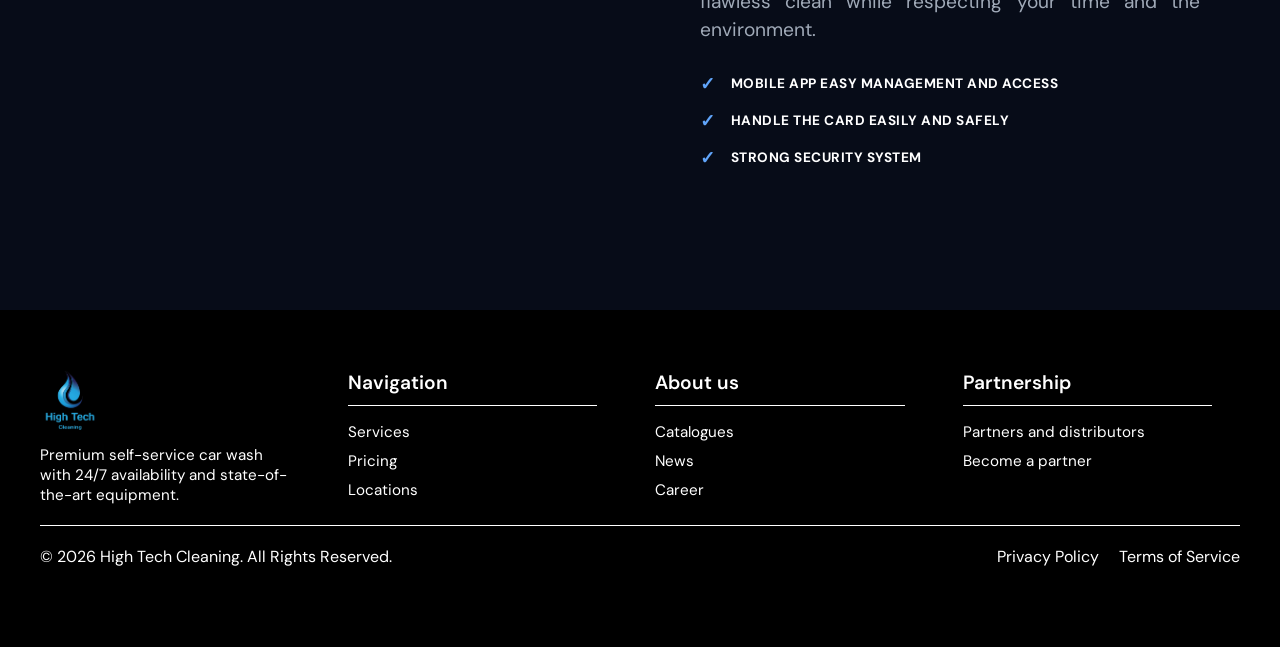
==== commit 39ca161a: "style: Redesign About Us Page Redesigned the About Us Page and made small changes to the footer and " ====
--- a/about.html
+++ b/about.html
@@ -17,21 +17,17 @@
     <div class="hero-container">
 
         <nav class="navbar">
-            <div class="logo"><img src="assets/images/logo.png" width="60px"></div>
+            <div class="logo"><img src="assets/images/logo-white.png" width="60px"></div>
             <ul class="nav-links">
                 <li class="dropdown">
                     <a href="index.html">Home <span class="arrow">&#9662;</span></a>
                     <ul class="dropdown-menu">
-                        <li><a href="index.html#how-it-works">How it Works</a></li>
-                        <li><a href="index.html#services">Our Services</a></li>
-                        <li><a href="index.html#card2">Technology</a></li>
-                        <li><a href="index.html#card3">Accessories</a></li>
-                        <li><a href="index.html#card4">Washing Agents</a></li>
+                        <li><a href="#how-it-works">How it Works</a></li>
+                        <li><a href="#pricing">Pricing</a></li>
                     </ul>
                 </li>
+                <li><a href="index.html#services">Services</a></li>                
                 <li><a href="about.html" class="active">About Us</a></li>                
-                <li><a href="#">Pricing</a></li>
-                <li><a href="#">Locations</a></li>
                 <li><a href="contact.html">Contact</a></li>                
             </ul>
         </nav>
@@ -61,56 +57,54 @@
             </div>
         </main>
     </div>
-    <section class="about-section">
-    <div class="info-container">
-        <div class="about-grid">
-            
-           <div class="about-item" style="padding-bottom: 40px;">
+
+    <main class="about-container">    
+        <section class="info-section">
+            <div class="section-content text-block">
+                <div class="accent-line"></div>
+                <h2>WHO WE ARE</h2>
+                <p>
+                    At High Tech Cleaning, we are redefining the self-service car wash experience. By blending convenience with the latest automated cleaning technology, we offer a fast, efficient, and effortless way to care for your vehicle. Our smart systems give you total control, ensuring your ride gets a precision shine down to the very last detail.
+                </p>
+            </div>
+            <div class="section-content image-block">
                 <div class="image-wrapper">
-                    <img src="assets/images/1.png" alt="Person washing a luxury car with foam">
+                    <img src="https://images.unsplash.com/photo-1605559424843-9e4c228bf1c2?q=80&w=800&auto=format&fit=crop" alt="Yellow car wash detailing">
                 </div>
+            </div>
+        </section>
 
-                <div class="text-content">
-                    <h2 class="info-title">WHO ARE WE?</h2>
-                    <p class="info-description">
-                    At High-Tech Cleaning, we’ve reimagined the self-service experience by merging professional-grade technology with ultimate user convenience. Our journey began with a simple mission: to give car enthusiasts and daily drivers alike the tools to achieve a showroom finish on their own terms. 
-                    </p>
+        <section class="info-section reverse">
+            <div class="section-content image-block">
+                <div class="image-wrapper">
+                    <img src="https://images.unsplash.com/photo-1520340356584-f9917d1eea6f?q=80&w=800&auto=format&fit=crop" alt="Man washing a black car">
                 </div>
-           </div>
+            </div>
+            <div class="section-content text-block">
+                <div class="accent-line"></div>
+                <h2>OUR<span className="dark-text"> MISSION</span></h2>
+                <p>
+                   To deliver unmatched purity and vehicle protection through innovative, user-friendly tech—giving you a flawless clean while respecting your time and the environment.
+                </p>
+                
+                <ul class="features-list">
+                    <li>
+                        <span class="checkmark">&#10003;</span> 
+                        MOBILE APP EASY MANAGEMENT AND ACCESS
+                    </li>
+                    <li>
+                        <span class="checkmark">&#10003;</span> 
+                        HANDLE THE CARD EASILY AND SAFELY
+                    </li>
+                    <li>
+                        <span class="checkmark">&#10003;</span> 
+                        STRONG SECURITY SYSTEM
+                    </li>
+                </ul>
+            </div>
+        </section>
 
-           <div class="about-item">
-                <div class="text-content" style="margin-left: 40px;">
-                    <h2 class="info-title">WHAT WE PROVIDE</h2>
-                    <p class="info-description">
-                    We provide a high-pressure, precision-engineered environment where power meets performance. From our advanced ceramic-infused soaps to our spot-free rinse systems, every stage of the wash is designed to protect your investment and enhance your vehicle's gloss. We aren’t just a car wash; we are the destination for those who take pride in the details.
-                    </p>
-                </div>
-
-                <div class="image-wrapper">
-                    <img src="assets/images/image.png" alt="Person washing a luxury car with foam">
-                </div>
-           </div>
-        </div>
-    </div>
-        <div class="bottom-row">
-            <div class="test">
-                <h3 class="step-title"><span>01.</span> 24/7 Availability</h3>
-                <p class="step-p">Our facilities are open around the clock, so you can wash your car whenever it fits your schedule.</p>
-            </div>
-            <div class="test">
-                <h3 class="step-title"><span>02.</span> Premium Products</h3>
-                <p class="step-p">We use only the highest quality soaps, waxes, and cleaning solutions to protect your vehicle.</p>
-            </div>
-            <div class="test">
-                <h3 class="step-title"><span>03.</span> Safe Equipment</h3>
-                <p class="step-p">Our touchless and soft-touch options are designed to clean effectively without scratching.</p>
-            </div>
-            <div class="test">
-                <h3 class="step-title"><span>04.</span> High Pressure</h3>
-                <p class="step-p">Industrial-grade pressure washers remove even the toughest dirt effortlessly.</p>
-            </div>
-        </div>
-</section>
+    </main>
 <footer class="site-footer">
   <div class="footer-container">
 
--- a/assets/css/about.css
+++ b/assets/css/about.css
@@ -208,85 +208,109 @@
     color: #a0a0a0;
     font-size: 0.9rem;
 }
-.about-section {
-    padding: 80px 10%;
-}
-
-.info-container {
-    margin: 60px auto;
-}
-
-.about-grid {
-    display: flex;
-    flex-direction: column;
-    align-items: center;
+
+.about-container {
+    max-width: 1200px;
+    margin: 0 auto;
+    padding: 100px 40px 0px 40px;
+}
+
+.info-section {
+    display: flex;
+    align-items: center;
+    justify-content: space-between;
     gap: 60px;
-    padding-bottom: 60px;
-    border-bottom: 1px solid white ;
-}
-
-.about-item{
-    display: flex;
-    align-items: center;
-    gap: 50px;
+    margin-bottom: 100px;
+}
+
+.section-content {
+    flex: 1;
+}
+
+.text-block {
+    max-width: 500px;
+}
+
+.accent-line {
+    width: 100px;
+    height: 4px;
+    background-color: var(--highlight);
+    margin-bottom: 16px;
+}
+
+.text-block h2 {
+    font-size: 3rem;
+    font-weight: 800;
+    color: white;
+    font-family: var(--header-font);
+    letter-spacing: -1px;
+    line-height: 1.1;
+    margin-bottom: 25px;
+}
+
+.text-block p {
+    font-size: 1.2rem;
+    color: var(--text-gray);
+    font-weight: 400;
+    line-height: 1.7rem;
+    margin-bottom: 30px;
+    text-align: justify;
+}
+
+.image-wrapper {
+    width: 100%;
+    overflow: hidden;
+    border-radius: 16px;
 }
 
 .image-wrapper img {
+    width: 100%;
     height: 400px;
-    width: 100%;
     display: block;
     object-fit: cover;
-    filter: brightness(70%);
-}
-
-.text-content { 
-    max-width: 500px;
-}
-
-.info-title {
-    font-size: 3.0rem;
-    font-weight: 800;
-    text-transform: uppercase;
+    transition: transform 0.3s ease;
+}
+
+.image-wrapper:hover img {
+    transform: scale(1.02);
+}
+
+.features-list {
+    list-style: none;
+}
+
+.features-list li {
+    display: flex;
+    align-items: center;
+    font-size: 0.85rem;
+    font-weight: 700;
+    color: white;
     margin-bottom: 15px;
-    letter-spacing: 1.1;
-    color: white;
-    font-family: var(--header-font);
-}
-
-.info-description {
+    letter-spacing: 0.5px;
+}
+
+.checkmark {
+    color: var(--highlight);
+    font-weight: 900;
+    margin-right: 15px;
     font-size: 1.1rem;
-    line-height: 1.6;
-    color: var(--text-gray);
-    margin-bottom: 20px;
-}
-
-.bottom-row {
-    display: grid;
-    grid-template-columns: repeat(auto-fit, minmax(150px, 300px));
-    gap: 40px;
-    justify-content: center;
-}
-
-.step-title {
-    font-family: var(--header-font);
-    font-size: 22px;
-    margin-bottom: 15px;
-}
-
-.step-title span {
-    font-family: var(--header-font);
-    font-size: 22px;
-    padding-right: 3px;
-    color: var(--highlight);
-}
-
-.step-p {
-    color: var(--text-gray);
-    line-height: 1.6;
-    font-size: 1.1rem;
-    margin-bottom: 2.5rem;
-}
-
+}
+
+@media (max-width: 768px) {
+    .info-section, .info-section.reverse {
+        flex-direction: column;
+        gap: 40px;
+        margin-bottom: 60px;
+    }
+    
+    .text-block {
+        max-width: 100%;
+    }
+    
+    .text-block h2 {
+        font-size: 2rem;
+    }
+}
 .site-footer {
     background-color: #000000; 
     padding: 60px 20px;
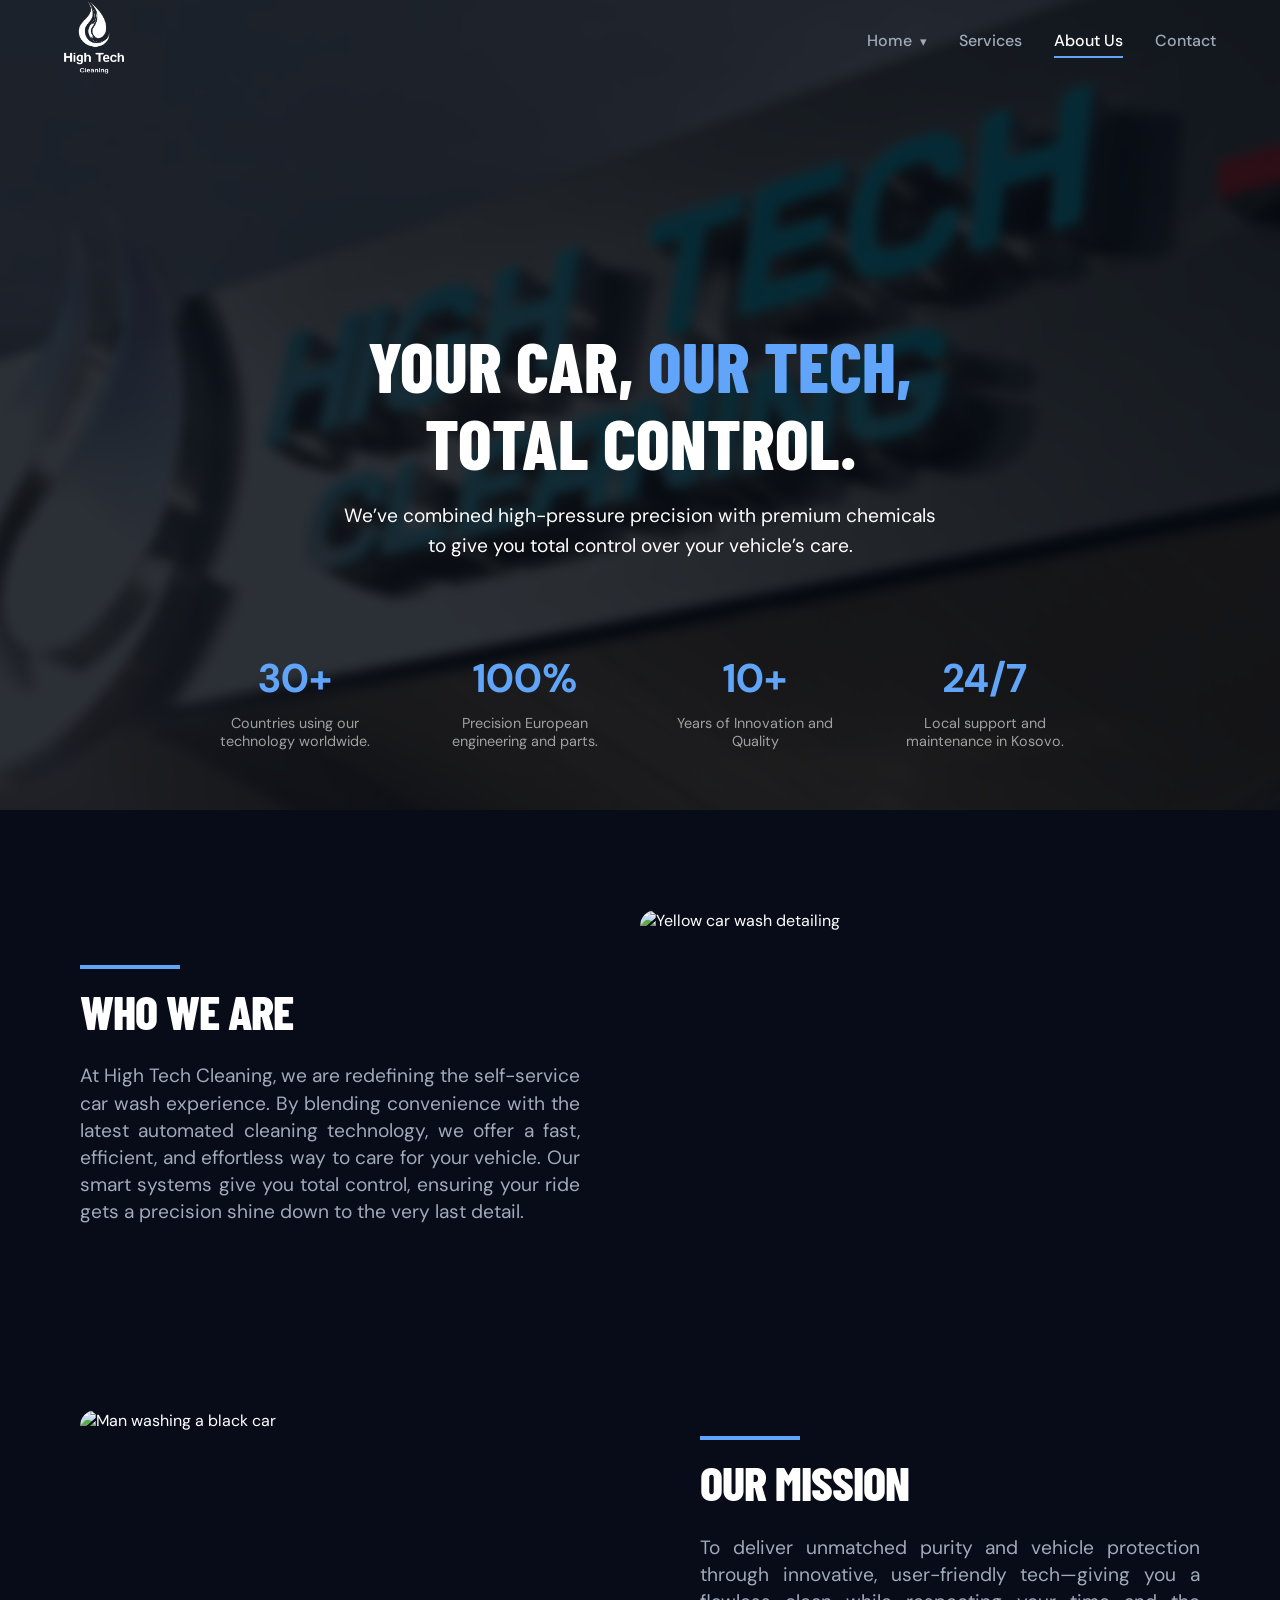
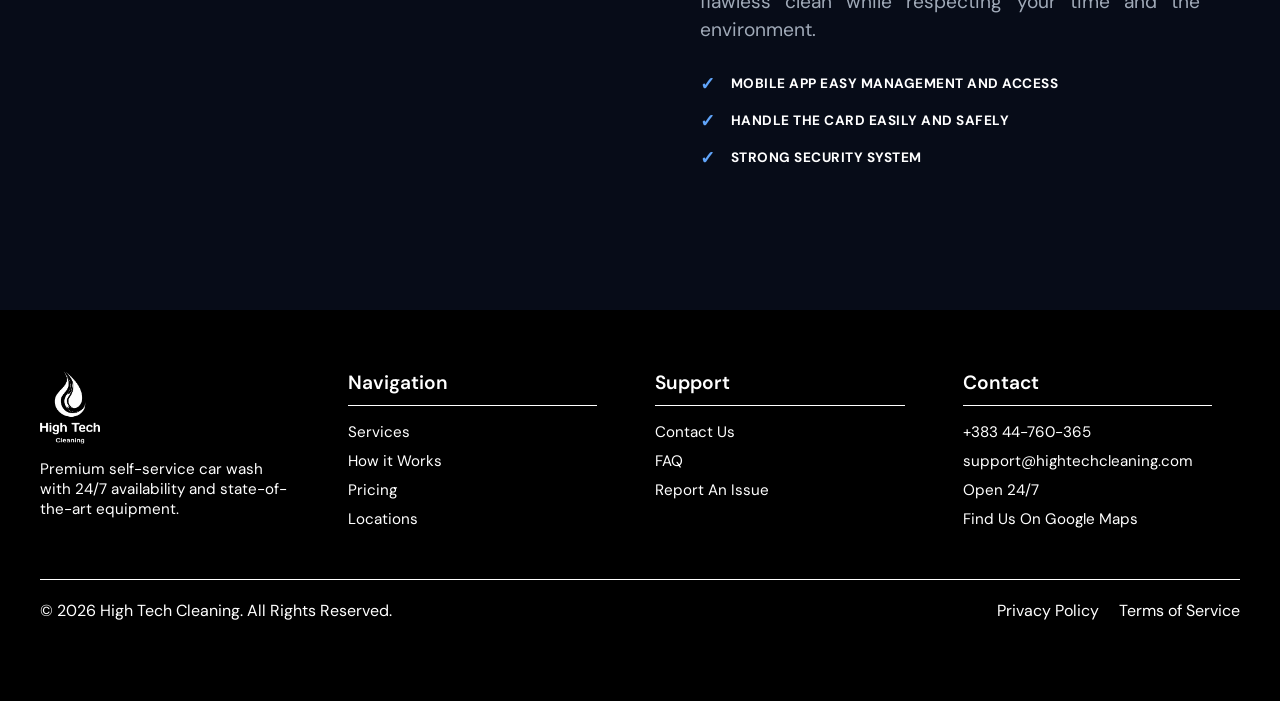
==== commit 19bd1148: "feat: add Accessories page - Hero section with headline and CTA buttons - Vacuum cleaners & maintena" ====
--- a/about.html
+++ b/about.html
@@ -109,34 +109,40 @@
   <div class="footer-container">
 
     <div class="footer-column">
-      <img src="assets/images/logo.png">
+      <img src="assets/images/logo-white.png">
       <p>Premium self-service car wash with 24/7 availability and state-of-the-art equipment.</p>
-      
+      <div class="social-links">
+        <a href="https://www.facebook.com/hightechcleaningkosova/" target="_blank"><i class="fa-brands fa-facebook"></i></a>
+        <a href="https://www.instagram.com/high_tech_cleaning_kosova/" target="_blank"><i class="fa-brands fa-instagram"></i></a>
+      </div>
     </div>
 
     <div class="footer-column">
       <h3>Navigation</h3>
       <ul>
-        <li><a href="#">Services</a></li>
-        <li><a href="#">Pricing</a></li>
-        <li><a href="#">Locations</a></li>
+        <li><a href="index.html#services">Services</a></li>
+        <li><a href="index.html#how-it-works">How it Works</a></li>        
+        <li><a href="index.html#pricing">Pricing</a></li>
+        <li><a href="index.html#location">Locations</a></li>
       </ul>
     </div>
 
     <div class="footer-column">
-      <h3>About us</h3>
+      <h3>Support</h3>
       <ul>
-        <li><a href="#">Catalogues</a></li>
-        <li><a href="#">News</a></li>
-        <li><a href="#">Career</a></li>
+        <li><a href="contact.html">Contact Us</a></li>
+        <li><a href="FAQ.html">FAQ</a></li>
+        <li><a href="contact.html">Report An Issue</a></li>       
       </ul>
     </div>
 
     <div class="footer-column">
-      <h3>Partnership</h3>
+      <h3>Contact</h3>
       <ul>
-        <li><a href="#">Partners and distributors</a></li>
-        <li><a href="#">Become a partner</a></li>
+        <li><a href="#">+383 44-760-365</a></li>
+        <li><a href="#">support@hightechcleaning.com</a></li>
+        <li><a href="#">Open 24/7</a></li>
+        <li><a href="https://maps.app.goo.gl/b1Kw7LXA1JdpjAda6" target="_blank">Find Us On Google Maps</a></li>
       </ul>
     </div>
   </div>
@@ -147,6 +153,6 @@
             <a>Terms of Service</a>
         </div>
     </div>
-</footer>       
+</footer>
 </body>
 </html>
--- a/assets/css/about.css
+++ b/assets/css/about.css
@@ -311,69 +311,86 @@
         font-size: 2rem;
     }
 }
+
 .site-footer {
-    background-color: #000000; 
-    padding: 60px 20px;
-    font-family: "DM Sans";
-    color: #ffffff;
+  background-color: #000000; 
+  padding: 60px 20px;
+  font-family: "DM Sans";
+  color: #ffffff;
 }
 
 .footer-container {
-    max-width: 1200px;
-    margin: 0 auto;
-    display: flex;
-    flex-wrap: wrap;
-    justify-content: space-between;
-    gap: 30px;
-    border-bottom: 1px solid white;
+  max-width: 1200px;
+  margin: 0 auto;
+  display: flex;
+  flex-wrap: wrap;
+  justify-content: space-between;
+  gap: 30px;
+  border-bottom: 1px solid white;
+
 }
 
 .footer-column {
-    flex: 1;
-    min-width: 180px; 
+  flex: 1;
+  min-width: 180px; 
 }
 
 .footer-column h3 {
-    font-size: 1.2rem;
-    font-weight: 600;
-    margin-bottom: 15px;
-    padding-bottom: 10px;
-    border-bottom: 1px solid #ffffff; 
-    max-width: 90%;
+  font-size: 1.2rem;
+  font-weight: 600;
+  margin-bottom: 15px;
+  padding-bottom: 10px;
+  border-bottom: 1px solid #ffffff; 
+  max-width: 90%;
 }
 
 .footer-column img{
     width: 60px;
 }
+.social-links{
+    display: flex;
+    gap: 10px;
+    margin-top: 40px;
+    margin-bottom: 20px;
+}
+
+.social-links i{
+    cursor: pointer;
+    font-size: 1.6rem;
+}
+.social-links a{
+    text-decoration: none;
+    color: white;
+}
+
 .footer-column p {
     margin-top: 10px;
-    margin-bottom: 20px;
     font-size: 0.95rem;
     width: 250px;
     color: white;
 }
 
 .footer-column ul {
-    list-style: none;
-    padding: 0;
-    margin: 0;
+  list-style: none;
+  padding: 0;
+  margin: 0;
 }
 
 .footer-column ul li {
-    margin-bottom: 8px;
+  margin-bottom: 8px;
 }
 
 .footer-column ul li a {
-    text-decoration: none;
-    color: #ffffff;
-    font-size: 0.95rem;
-    display: inline-block;
-    transition: all 0.2s ease;
+  text-decoration: none;
+  color: #ffffff;
+  font-size: 0.95rem;
+  display: inline-block;
+  transition: all 0.2s ease;
 }
 
 .footer-column ul li a:hover {
-    color: #cbcbcb; 
-    transform: translateX(8px);
+  color: #cbcbcb; 
+  transform: translateX(8px);
 }
 
 .copy{
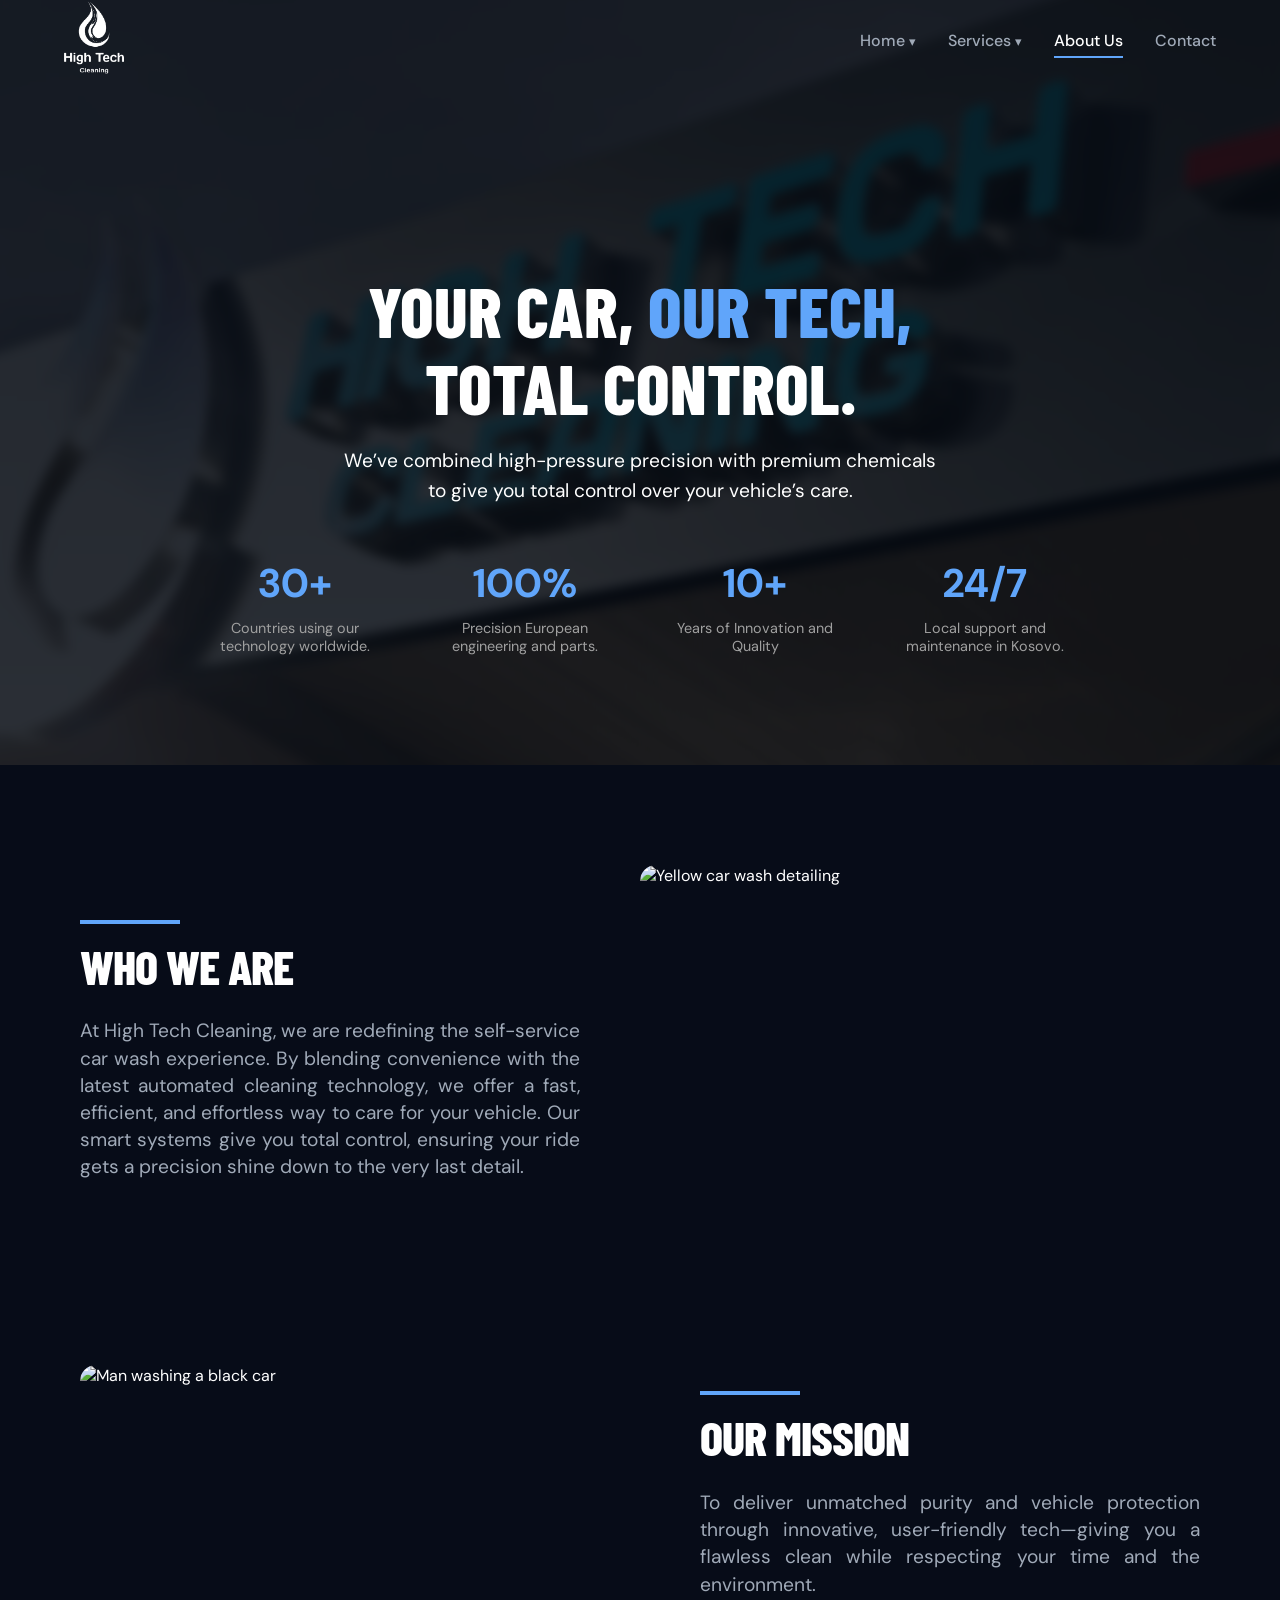
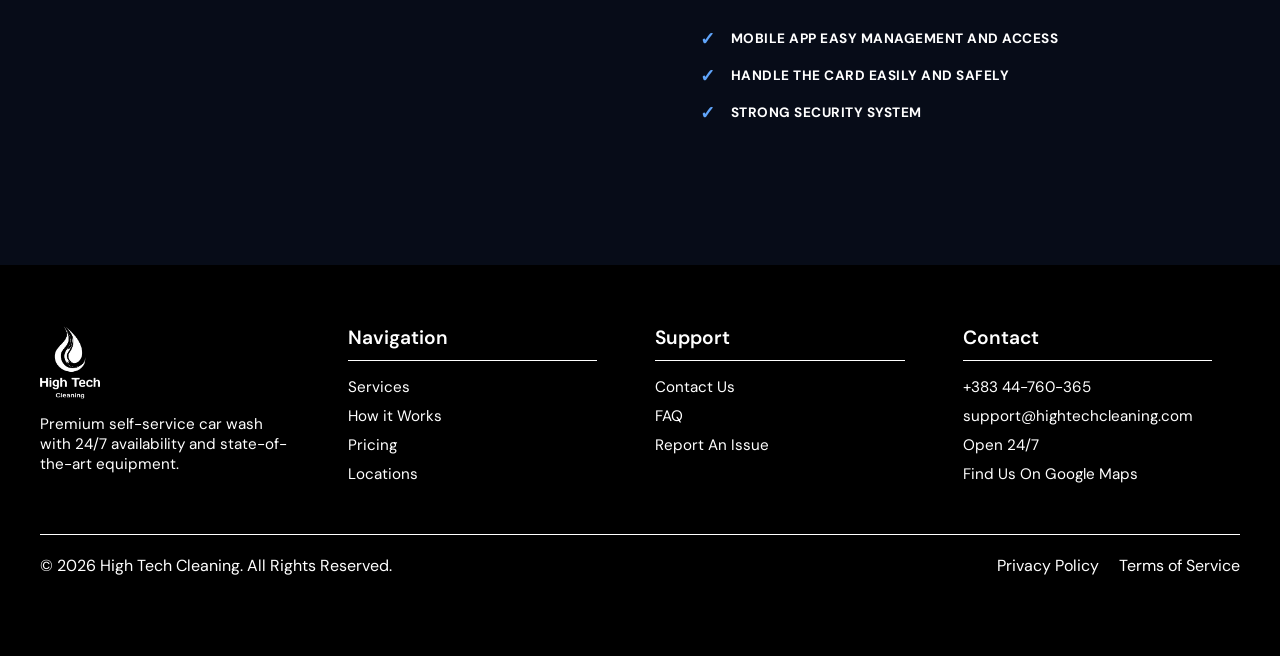
==== commit 6811aca3: "feat: Add Washing Agent Page - Add product range grid with pH level and scent specs for the products" ====
--- a/about.html
+++ b/about.html
@@ -20,13 +20,23 @@
             <div class="logo"><img src="assets/images/logo-white.png" width="60px"></div>
             <ul class="nav-links">
                 <li class="dropdown">
-                    <a href="index.html">Home <span class="arrow">&#9662;</span></a>
+                    <a href="index.html">Home<span class="arrow">&#9662;</span></a>
                     <ul class="dropdown-menu">
-                        <li><a href="#how-it-works">How it Works</a></li>
-                        <li><a href="#pricing">Pricing</a></li>
+                        <li><a href="index.html#how-it-works">How it Works</a></li>
+                        <li><a href="index.html#location">Location</a></li>
+                        <li><a href="index.html#pricing">Pricing</a></li>
+                        <li><a href="index.html#review">Testimonials</a></li>                        
                     </ul>
                 </li>
-                <li><a href="index.html#services">Services</a></li>                
+                <li class="dropdown">
+                    <a href="index.html#services">Services<span class="arrow">&#9662;</span></a>
+                    <ul class="dropdown-menu">
+                        <li><a href="carwash.html">Car Washes</a></li>
+                        <li><a href="tech.html">Technology</a></li>
+                        <li><a href="accessories.html">Accessories</a></li>
+                        <li><a href="agent.html">Washing Agents</a></li>
+                    </ul>
+                </li>        
                 <li><a href="about.html" class="active">About Us</a></li>                
                 <li><a href="contact.html">Contact</a></li>                
             </ul>
--- a/assets/css/about.css
+++ b/assets/css/about.css
@@ -24,7 +24,7 @@
 }
 
 .hero-container {
-    height: 90vh;
+    height: 85vh;
     width: 100%;
     position: relative;
     overflow: hidden;  
@@ -39,7 +39,7 @@
     left: 0;
     width: 100%; 
     height: 100%;
-    background: linear-gradient(rgba(6, 11, 19, 0.85), rgba(6, 11, 19, 0.85)),
+    background: linear-gradient(rgba(6, 11, 19, 0.90), rgba(6, 11, 19, 0.85)),
                 url('../images/Screenshot 2026-05-08 121826.png') center/cover no-repeat;
     filter: blur(5px);
     transform: scale(1.1); 
@@ -131,7 +131,7 @@
     justify-content: end;
     align-items: center;
     text-align: center;
-    padding: 0 8%;
+    padding: 50px 8%;
     position: relative;
 }
 
@@ -165,7 +165,7 @@
     color: white;
     line-height: 1.6;
     font-size: 1.2rem;
-    margin-bottom: 2.5rem;
+    margin-bottom: 0;
 }
 
 .stats-grid {
